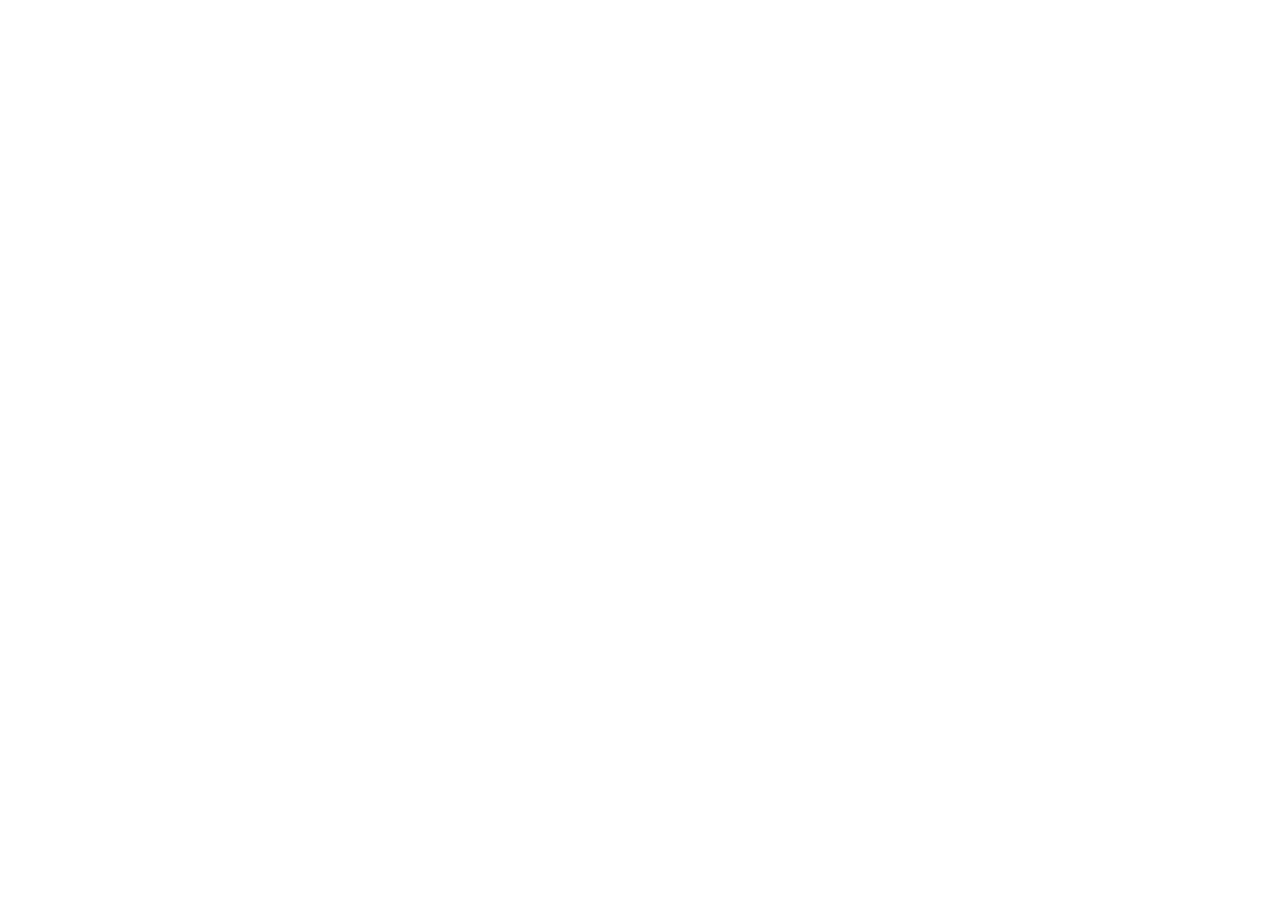
==== about.html @ bfa428ab "Init : création du dépôt, arborescence des fichiers et structure HTML de base" ====
<!DOCTYPE html>
<html lang="fr">
<head>
<meta charset="UTF-8">
<meta name="viewport" content="width=device-width, initial-scale=1.0">
<title>AfriTalent — Accueil</title>
<!-- Bootstrap 5 via CDN : feuille de style -->
<link
href="https://cdn.jsdelivr.net/npm/bootstrap@5.3.0/dist/css/bootstrap.min.css"
rel="stylesheet">
<!-- Votre feuille de style personnelle -->
<link rel="stylesheet" href="css/style.css">
</head>
<body>
<!-- Le contenu de la page sera ajoute ici -->
<!-- Bootstrap 5 via CDN : script JavaScript -->
<script
src="https://cdn.jsdelivr.net/npm/bootstrap@5.3.0/dist/js/bootstrap.bundle.min.js"
></script>
<!-- Votre script JavaScript -->
<script src="js/main.js"></script>
</body>
</html>
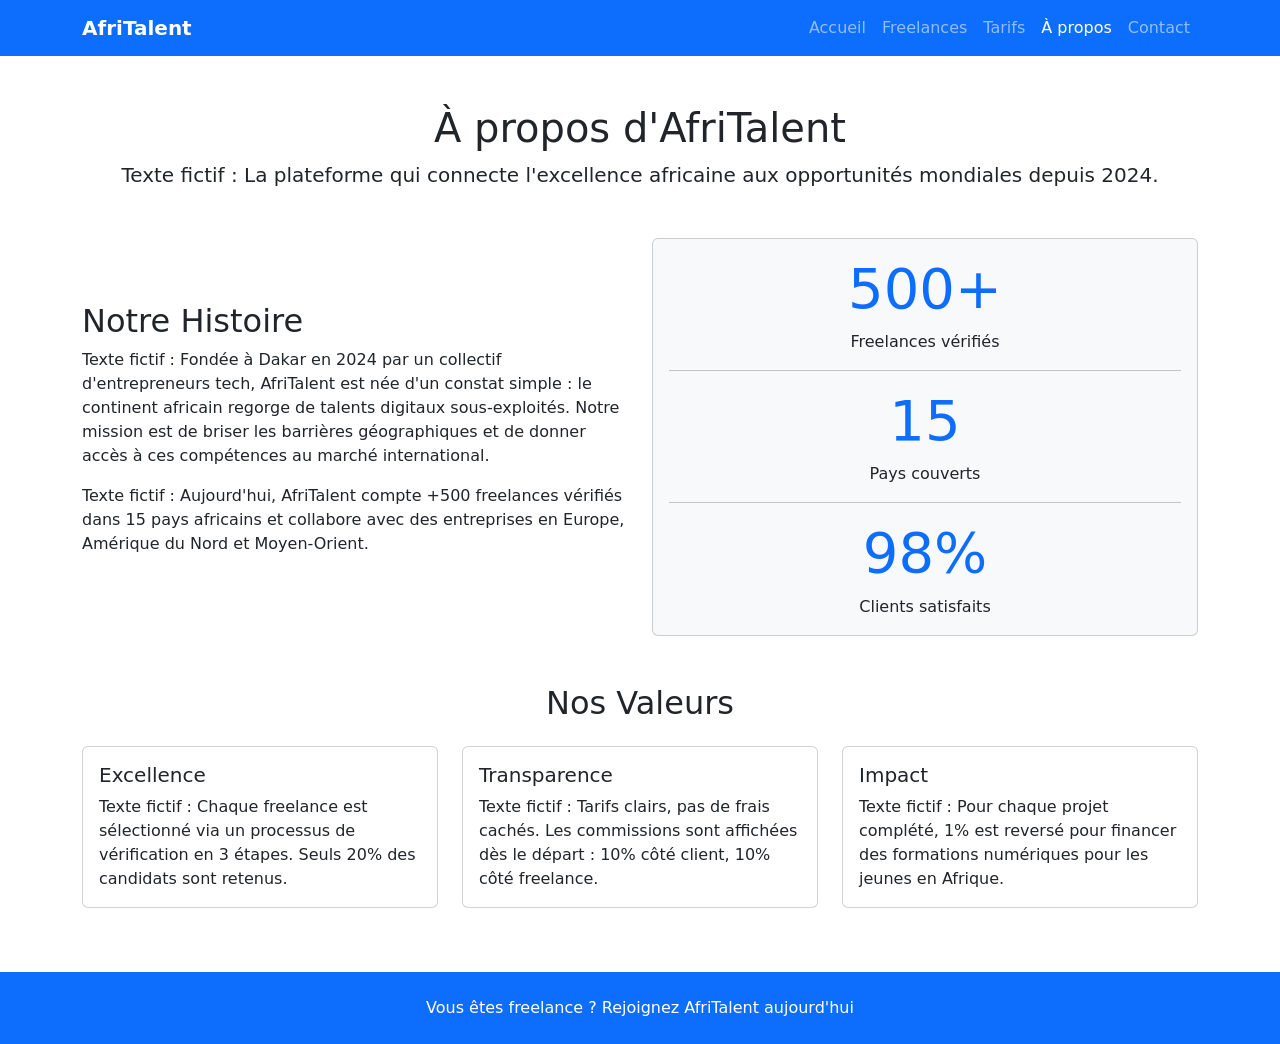
==== commit 6c008ee7: "HTML : structure complète des 5 pages avec sections et contenu texte" ====
--- a/about.html
+++ b/about.html
@@ -3,21 +3,95 @@
 <head>
 <meta charset="UTF-8">
 <meta name="viewport" content="width=device-width, initial-scale=1.0">
-<title>AfriTalent — Accueil</title>
-<!-- Bootstrap 5 via CDN : feuille de style -->
-<link
-href="https://cdn.jsdelivr.net/npm/bootstrap@5.3.0/dist/css/bootstrap.min.css"
-rel="stylesheet">
-<!-- Votre feuille de style personnelle -->
-<link rel="stylesheet" href="css/style.css">
+<title>AfriTalent — À propos</title>
+<link href="https://cdn.jsdelivr.net/npm/bootstrap@5.3.0/dist/css/bootstrap.min.css" rel="stylesheet">
 </head>
 <body>
-<!-- Le contenu de la page sera ajoute ici -->
-<!-- Bootstrap 5 via CDN : script JavaScript -->
-<script
-src="https://cdn.jsdelivr.net/npm/bootstrap@5.3.0/dist/js/bootstrap.bundle.min.js"
-></script>
-<!-- Votre script JavaScript -->
-<script src="js/main.js"></script>
+    <header>
+        <nav class="navbar navbar-expand-lg bg-primary navbar-dark">
+            <div class="container">
+                <a class="navbar-brand fw-bold" href="index.html">AfriTalent</a>
+                <button class="navbar-toggler" type="button" data-bs-toggle="collapse" data-bs-target="#navbarNav">
+                    <span class="navbar-toggler-icon"></span>
+                </button>
+                <div class="collapse navbar-collapse" id="navbarNav">
+                    <ul class="navbar-nav ms-auto">
+                        <li class="nav-item"><a class="nav-link" href="index.html">Accueil</a></li>
+                        <li class="nav-item"><a class="nav-link" href="freelances.html">Freelances</a></li>
+                        <li class="nav-item"><a class="nav-link" href="tarifs.html">Tarifs</a></li>
+                        <li class="nav-item"><a class="nav-link active" href="about.html">À propos</a></li>
+                        <li class="nav-item"><a class="nav-link" href="contact.html">Contact</a></li>
+                    </ul>
+                </div>
+            </div>
+        </nav>
+    </header>
+
+    <main class="container my-5">
+        <section class="text-center mb-5">
+            <h1>À propos d'AfriTalent</h1>
+            <p class="lead">Texte fictif : La plateforme qui connecte l'excellence africaine aux opportunités mondiales depuis 2024.</p>
+        </section>
+
+        <section class="mb-5">
+            <div class="row align-items-center">
+                <div class="col-md-6 mb-4 mb-md-0">
+                    <h2>Notre Histoire</h2>
+                    <p>Texte fictif : Fondée à Dakar en 2024 par un collectif d'entrepreneurs tech, AfriTalent est née d'un constat simple : le continent africain regorge de talents digitaux sous-exploités. Notre mission est de briser les barrières géographiques et de donner accès à ces compétences au marché international.</p>
+                    <p>Texte fictif : Aujourd'hui, AfriTalent compte +500 freelances vérifiés dans 15 pays africains et collabore avec des entreprises en Europe, Amérique du Nord et Moyen-Orient.</p>
+                </div>
+                <div class="col-md-6">
+                    <div class="card bg-light">
+                        <div class="card-body text-center">
+                            <h3 class="display-4 text-primary">500+</h3>
+                            <p class="mb-0">Freelances vérifiés</p>
+                            <hr>
+                            <h3 class="display-4 text-primary">15</h3>
+                            <p class="mb-0">Pays couverts</p>
+                            <hr>
+                            <h3 class="display-4 text-primary">98%</h3>
+                            <p class="mb-0">Clients satisfaits</p>
+                        </div>
+                    </div>
+                </div>
+            </div>
+        </section>
+
+        <section class="mb-5">
+            <h2 class="text-center mb-4">Nos Valeurs</h2>
+            <div class="row">
+                <div class="col-md-4 mb-3">
+                    <div class="card h-100">
+                        <div class="card-body">
+                            <h5 class="card-title">Excellence</h5>
+                            <p class="card-text">Texte fictif : Chaque freelance est sélectionné via un processus de vérification en 3 étapes. Seuls 20% des candidats sont retenus.</p>
+                        </div>
+                    </div>
+                </div>
+                <div class="col-md-4 mb-3">
+                    <div class="card h-100">
+                        <div class="card-body">
+                            <h5 class="card-title">Transparence</h5>
+                            <p class="card-text">Texte fictif : Tarifs clairs, pas de frais cachés. Les commissions sont affichées dès le départ : 10% côté client, 10% côté freelance.</p>
+                        </div>
+                    </div>
+                </div>
+                <div class="col-md-4 mb-3">
+                    <div class="card h-100">
+                        <div class="card-body">
+                            <h5 class="card-title">Impact</h5>
+                            <p class="card-text">Texte fictif : Pour chaque projet complété, 1% est reversé pour financer des formations numériques pour les jeunes en Afrique.</p>
+                        </div>
+                    </div>
+                </div>
+            </div>
+        </section>
+    </main>
+
+    <footer class="bg-primary text-white text-center py-4 mt-5">
+        <p class="mb-0">Vous êtes freelance ? Rejoignez AfriTalent aujourd'hui</p>
+    </footer>
+
+    <script src="https://cdn.jsdelivr.net/npm/bootstrap@5.3.3/dist/js/bootstrap.bundle.min.js"></script>
 </body>
 </html>
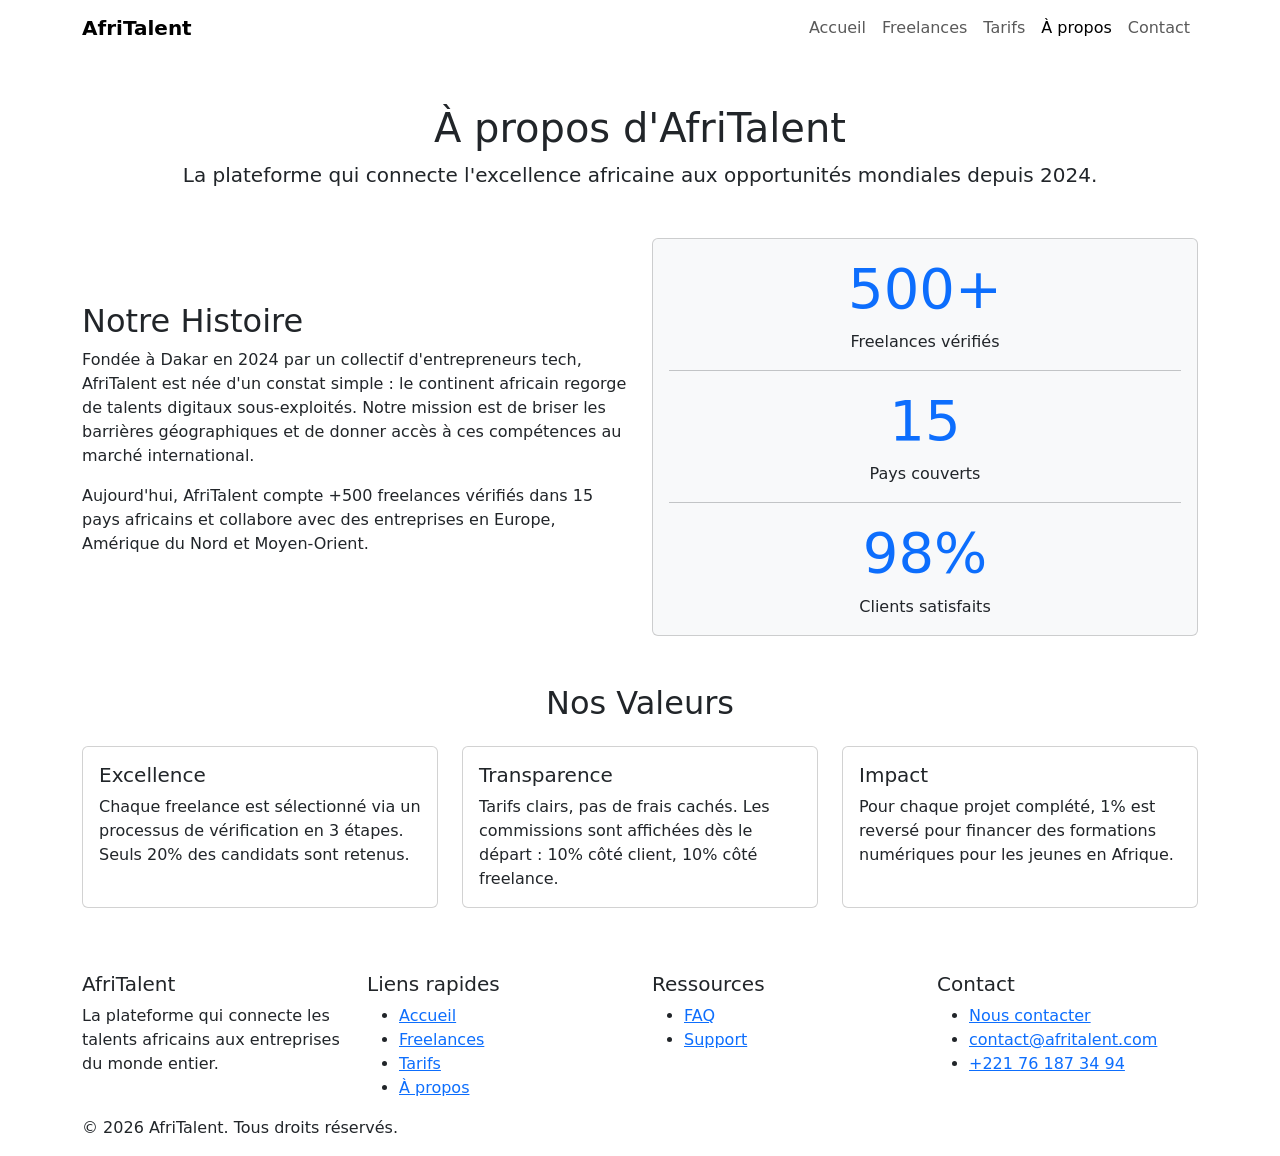
==== commit 1e2398f5: "HTML : structure complète des 5 pages avec sections et contenu texte" ====
--- a/about.html
+++ b/about.html
@@ -4,11 +4,12 @@
 <meta charset="UTF-8">
 <meta name="viewport" content="width=device-width, initial-scale=1.0">
 <title>AfriTalent — À propos</title>
+  
 <link href="https://cdn.jsdelivr.net/npm/bootstrap@5.3.0/dist/css/bootstrap.min.css" rel="stylesheet">
 </head>
 <body>
     <header>
-        <nav class="navbar navbar-expand-lg bg-primary navbar-dark">
+        <nav class="navbar navbar-expand-lg">
             <div class="container">
                 <a class="navbar-brand fw-bold" href="index.html">AfriTalent</a>
                 <button class="navbar-toggler" type="button" data-bs-toggle="collapse" data-bs-target="#navbarNav">
@@ -30,15 +31,15 @@
     <main class="container my-5">
         <section class="text-center mb-5">
             <h1>À propos d'AfriTalent</h1>
-            <p class="lead">Texte fictif : La plateforme qui connecte l'excellence africaine aux opportunités mondiales depuis 2024.</p>
+            <p class="lead">La plateforme qui connecte l'excellence africaine aux opportunités mondiales depuis 2024.</p>
         </section>
 
         <section class="mb-5">
             <div class="row align-items-center">
                 <div class="col-md-6 mb-4 mb-md-0">
                     <h2>Notre Histoire</h2>
-                    <p>Texte fictif : Fondée à Dakar en 2024 par un collectif d'entrepreneurs tech, AfriTalent est née d'un constat simple : le continent africain regorge de talents digitaux sous-exploités. Notre mission est de briser les barrières géographiques et de donner accès à ces compétences au marché international.</p>
-                    <p>Texte fictif : Aujourd'hui, AfriTalent compte +500 freelances vérifiés dans 15 pays africains et collabore avec des entreprises en Europe, Amérique du Nord et Moyen-Orient.</p>
+                    <p>Fondée à Dakar en 2024 par un collectif d'entrepreneurs tech, AfriTalent est née d'un constat simple : le continent africain regorge de talents digitaux sous-exploités. Notre mission est de briser les barrières géographiques et de donner accès à ces compétences au marché international.</p>
+                    <p> Aujourd'hui, AfriTalent compte +500 freelances vérifiés dans 15 pays africains et collabore avec des entreprises en Europe, Amérique du Nord et Moyen-Orient.</p>
                 </div>
                 <div class="col-md-6">
                     <div class="card bg-light">
@@ -64,7 +65,7 @@
                     <div class="card h-100">
                         <div class="card-body">
                             <h5 class="card-title">Excellence</h5>
-                            <p class="card-text">Texte fictif : Chaque freelance est sélectionné via un processus de vérification en 3 étapes. Seuls 20% des candidats sont retenus.</p>
+                            <p class="card-text"> Chaque freelance est sélectionné via un processus de vérification en 3 étapes. Seuls 20% des candidats sont retenus.</p>
                         </div>
                     </div>
                 </div>
@@ -72,7 +73,7 @@
                     <div class="card h-100">
                         <div class="card-body">
                             <h5 class="card-title">Transparence</h5>
-                            <p class="card-text">Texte fictif : Tarifs clairs, pas de frais cachés. Les commissions sont affichées dès le départ : 10% côté client, 10% côté freelance.</p>
+                            <p class="card-text"> Tarifs clairs, pas de frais cachés. Les commissions sont affichées dès le départ : 10% côté client, 10% côté freelance.</p>
                         </div>
                     </div>
                 </div>
@@ -80,7 +81,7 @@
                     <div class="card h-100">
                         <div class="card-body">
                             <h5 class="card-title">Impact</h5>
-                            <p class="card-text">Texte fictif : Pour chaque projet complété, 1% est reversé pour financer des formations numériques pour les jeunes en Afrique.</p>
+                            <p class="card-text">Pour chaque projet complété, 1% est reversé pour financer des formations numériques pour les jeunes en Afrique.</p>
                         </div>
                     </div>
                 </div>
@@ -88,10 +89,43 @@
         </section>
     </main>
 
-    <footer class="bg-primary text-white text-center py-4 mt-5">
-        <p class="mb-0">Vous êtes freelance ? Rejoignez AfriTalent aujourd'hui</p>
-    </footer>
-
-    <script src="https://cdn.jsdelivr.net/npm/bootstrap@5.3.3/dist/js/bootstrap.bundle.min.js"></script>
+ <footer>
+    <div class="container">
+        <div class="row">
+            <div class="col-md-3">
+                <h5>AfriTalent</h5>
+                <p>La plateforme qui connecte les talents africains aux entreprises du monde entier.</p>
+            </div>
+            <div class="col-md-3">
+                <h5>Liens rapides</h5>
+                <ul>
+                    <li><a href="index.html">Accueil</a></li>
+                    <li><a href="freelances.html">Freelances</a></li>
+                    <li><a href="tarifs.html">Tarifs</a></li>
+                    <li><a href="about.html">À propos</a></li>
+                </ul>
+            </div>
+            <div class="col-md-3">
+                <h5>Ressources</h5>
+                <ul>
+                    <li><a href="#">FAQ</a></li>
+                    <li><a href="#">Support</a></li>
+                </ul>
+            </div>
+            <div class="col-md-3">
+                <h5>Contact</h5>
+                <ul>
+                    <li><a href="contact.html">Nous contacter</a></li>
+                    <li><a href="mailto:contact@afritalent.com">contact@afritalent.com</a></li>
+                    <li><a href="tel:+221761873494">+221 76 187 34 94</a></li>
+                </ul>
+            </div>
+        </div>
+        <div class="footer-bottom">
+            <p>&copy; 2026 AfriTalent. Tous droits réservés.</p>
+        </div>
+    </div>
+</footer>
+<script src="https://cdn.jsdelivr.net/npm/bootstrap@5.3.3/dist/js/bootstrap.bundle.min.js"></script>
 </body>
-</html>+</html>
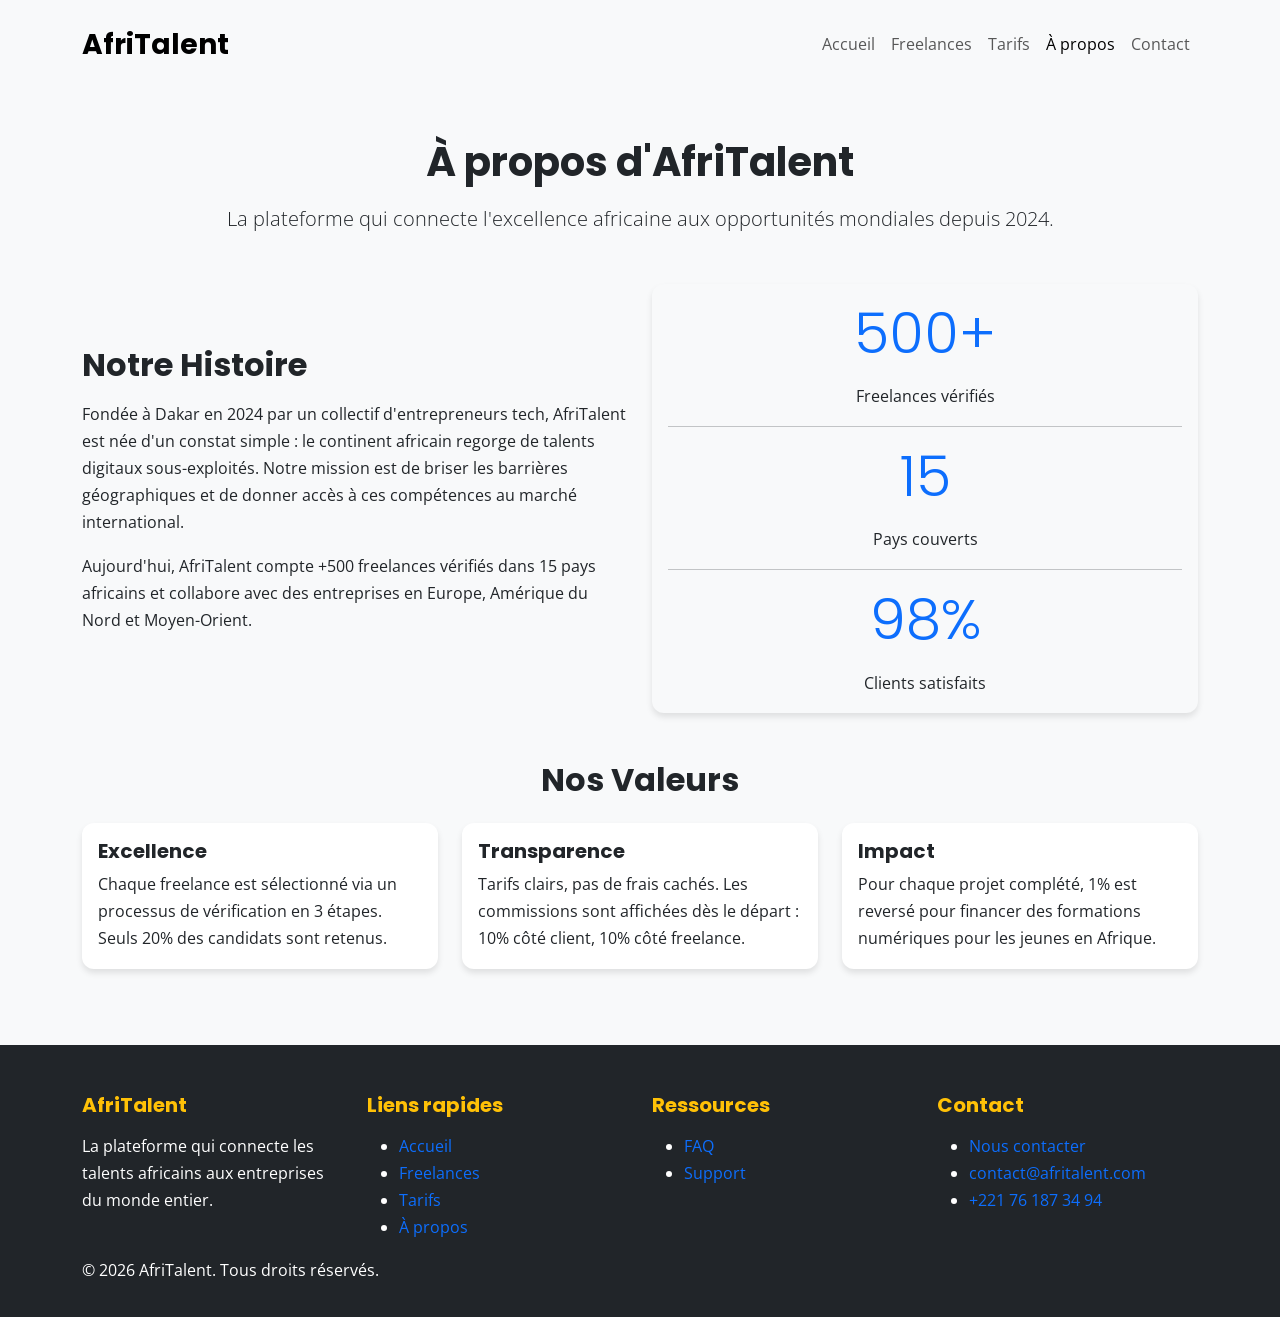
==== commit 05258f9f: "CSS : variables, typographie, layout général et styles de base" ====
--- a/about.html
+++ b/about.html
@@ -6,6 +6,8 @@
 <title>AfriTalent — À propos</title>
   
 <link href="https://cdn.jsdelivr.net/npm/bootstrap@5.3.0/dist/css/bootstrap.min.css" rel="stylesheet">
+<link href="https://fonts.googleapis.com/css2?family=Poppins:wght@600;700&family=Open+Sans:wght@400;600&display=swap" rel="stylesheet">
+ <link rel="stylesheet" href="css/style.css">
 </head>
 <body>
     <header>
--- a/css/style.css
+++ b/css/style.css
@@ -0,0 +1,128 @@
+@import url('https://fonts.googleapis.com/css2?family=Poppins:wght@600;700&family=Open+Sans:wght@400;600&display=swap');
+
+:root {
+    --couleur-primaire: #0d6efd;
+    --couleur-sombre: #212529;
+    --couleur-claire: #f8f9fa;
+    --couleur-accent: #ffc107; 
+    --police-titres: 'Poppins', sans-serif;
+    --police-texte: 'Open Sans', sans-serif;
+    --rayon-bordure: 12px;
+    --ombre-carte: 0 4px 6px rgba(0,0,0,0.1);
+    --hauteur-img-freelance: 320px;
+    --espacement-md: 16px;
+    --espacement-lg: 32px;
+}
+
+* {
+    margin: 0;
+    padding: 0;
+    box-sizing: border-box;
+}
+
+body {
+    font-family: var(--police-texte);
+    color: var(--couleur-sombre);
+    line-height: 1.7;
+    background-color: var(--couleur-claire);
+}
+
+h1, h2, h3, h4, h5, h6 {
+    font-family: var(--police-titres);
+    font-weight: 700;
+    color: var(--couleur-sombre);
+    margin-bottom: var(--espacement-md);
+}
+
+a {
+    color: var(--couleur-primaire);
+    text-decoration: none;
+    transition: color 0.3s ease;
+}
+
+a:hover {
+    color: var(--couleur-sombre);
+}
+
+.navbar {
+    padding: var(--espacement-md) 0;
+}
+
+.navbar-brand {
+    font-family: var(--police-titres);
+    font-weight: 700;
+    font-size: 1.75rem;
+}
+
+.navbar-dark .navbar-nav .nav-link {
+    color: rgba(255, 255, 255, 0.8);
+    font-weight: 600;
+    margin-left: var(--espacement-md);
+}
+
+.navbar-dark .navbar-nav .nav-link:hover,
+.navbar-dark .navbar-nav .nav-link.active {
+    color: var(--couleur-accent);
+}
+
+
+.img-freelance {
+    width: 100%;
+    height: var(--hauteur-img-freelance);
+    object-fit: cover;
+    border-radius: var(--rayon-bordure);
+}
+
+.img-service {
+    width: 100%;
+    height: 200px;
+    object-fit: cover;
+    border-radius: var(--rayon-bordure);
+}
+
+
+.card {
+    border: none;
+    border-radius: var(--rayon-bordure);
+    box-shadow: var(--ombre-carte);
+    transition: all 0.3s ease;
+}
+
+.card:hover {
+    transform: translateY(-5px);
+    box-shadow: 0 8px 16px rgba(0,0,0,0.15);
+}
+
+.btn-primary {
+    background-color: var(--couleur-primaire);
+    border-color: var(--couleur-primaire);
+    font-family: var(--police-titres);
+    font-weight: 600;
+}
+
+.map-fixe {
+    width: 100%;
+    height: 300px;
+    border: 0;
+    border-radius: var(--rayon-bordure);
+    box-shadow: var(--ombre-carte);
+}
+
+footer {
+    background-color: var(--couleur-sombre);
+    color: white;
+    padding: 3rem 0 1rem 0;
+    margin-top: 60px;
+}
+
+footer h5 {
+    color: var(--couleur-accent);
+}
+
+
+@media (max-width: 768px) {
+    :root {
+        --hauteur-img-freelance: 240px;
+    }
+}
+
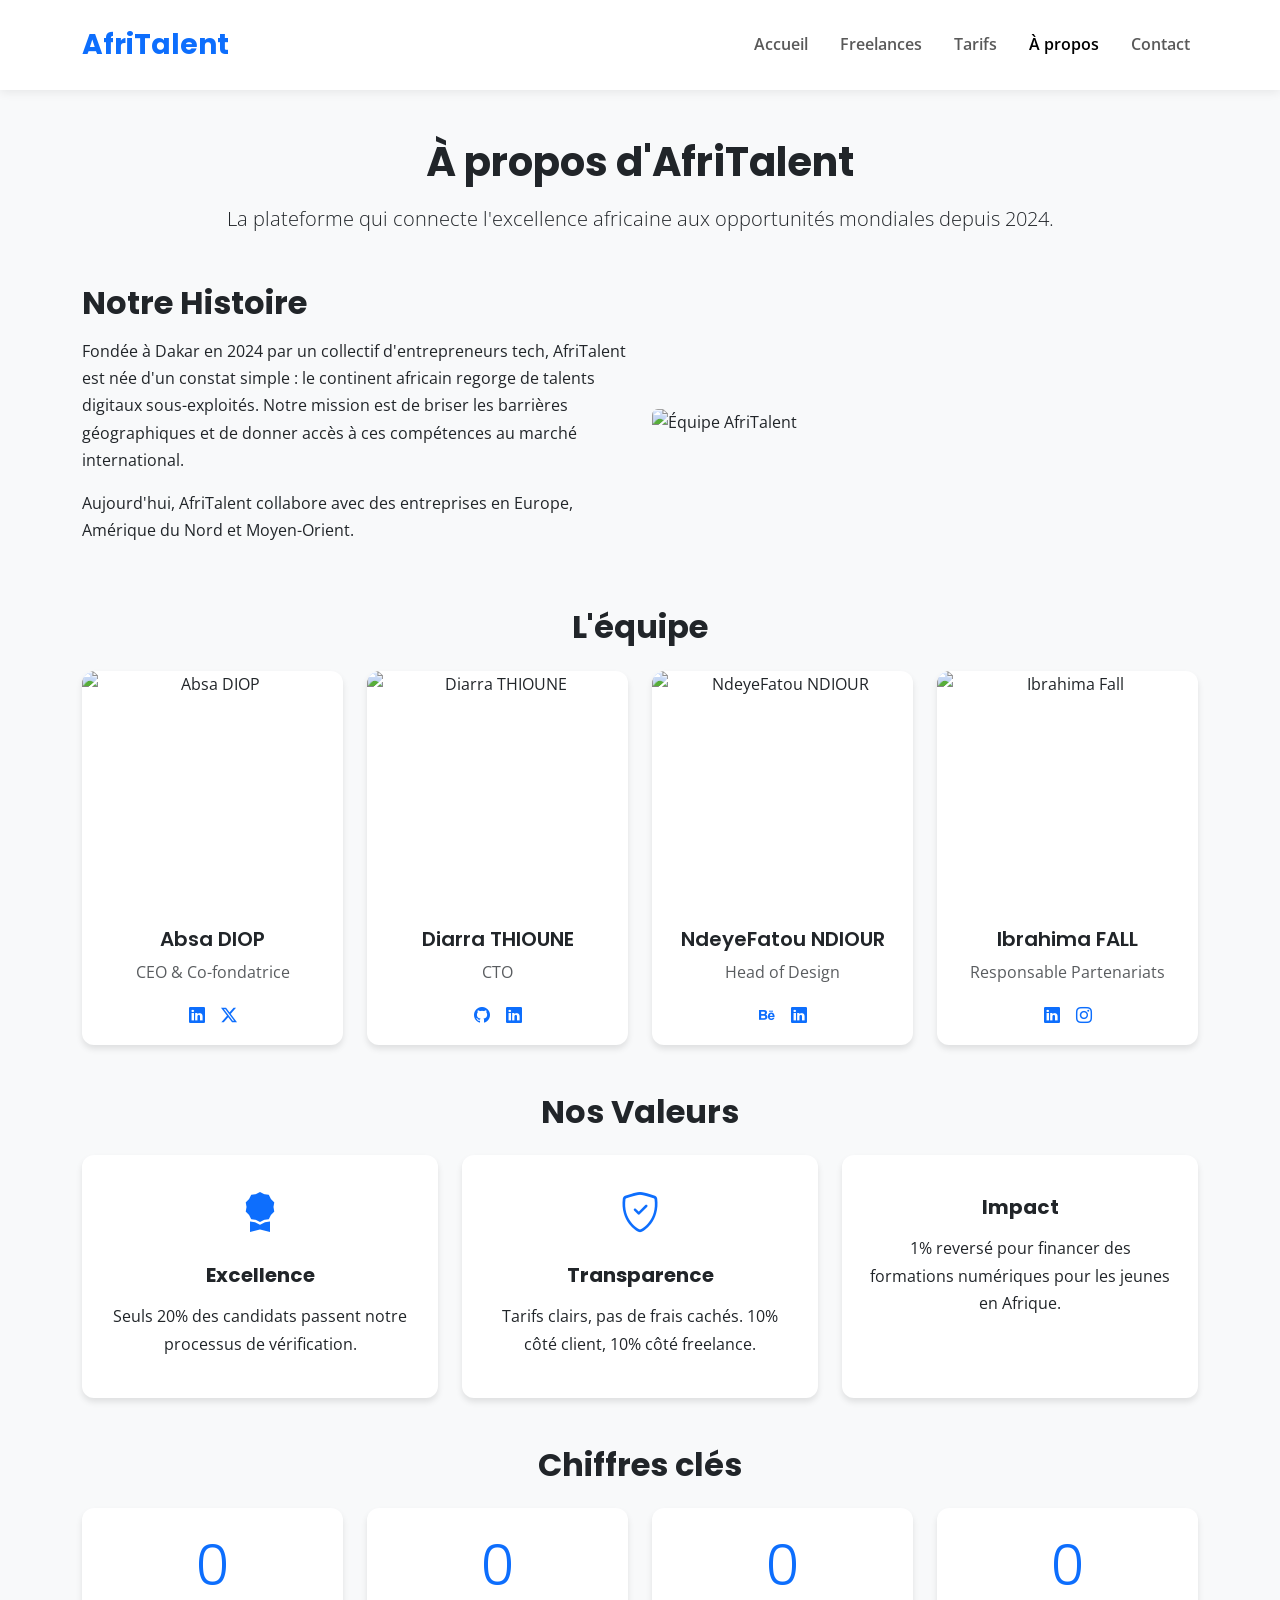
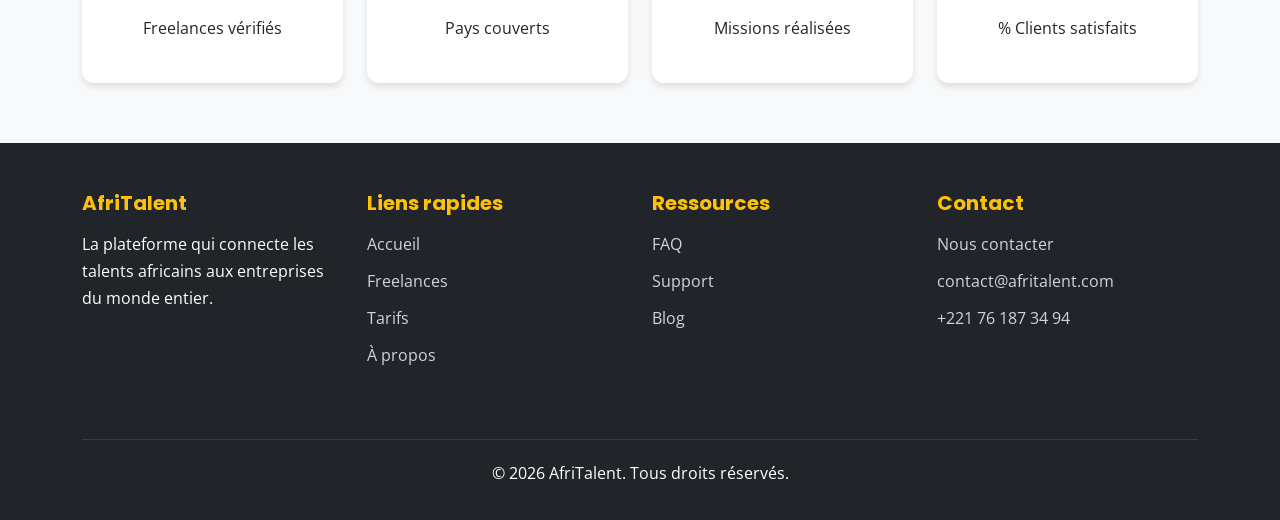
==== commit d7cf209e: "CSS : responsive design mobile et tablette, media queries" ====
--- a/about.html
+++ b/about.html
@@ -1,133 +1,227 @@
+
+
 <!DOCTYPE html>
 <html lang="fr">
 <head>
 <meta charset="UTF-8">
 <meta name="viewport" content="width=device-width, initial-scale=1.0">
 <title>AfriTalent — À propos</title>
-  
+
 <link href="https://cdn.jsdelivr.net/npm/bootstrap@5.3.0/dist/css/bootstrap.min.css" rel="stylesheet">
 <link href="https://fonts.googleapis.com/css2?family=Poppins:wght@600;700&family=Open+Sans:wght@400;600&display=swap" rel="stylesheet">
- <link rel="stylesheet" href="css/style.css">
+<link rel="stylesheet" href="https://cdn.jsdelivr.net/npm/bootstrap-icons@1.11.3/font/bootstrap-icons.css">
+<link rel="stylesheet" href="css/style.css">
 </head>
 <body>
-    <header>
-        <nav class="navbar navbar-expand-lg">
-            <div class="container">
-                <a class="navbar-brand fw-bold" href="index.html">AfriTalent</a>
-                <button class="navbar-toggler" type="button" data-bs-toggle="collapse" data-bs-target="#navbarNav">
-                    <span class="navbar-toggler-icon"></span>
-                </button>
-                <div class="collapse navbar-collapse" id="navbarNav">
-                    <ul class="navbar-nav ms-auto">
-                        <li class="nav-item"><a class="nav-link" href="index.html">Accueil</a></li>
-                        <li class="nav-item"><a class="nav-link" href="freelances.html">Freelances</a></li>
-                        <li class="nav-item"><a class="nav-link" href="tarifs.html">Tarifs</a></li>
-                        <li class="nav-item"><a class="nav-link active" href="about.html">À propos</a></li>
-                        <li class="nav-item"><a class="nav-link" href="contact.html">Contact</a></li>
-                    </ul>
-                </div>
-            </div>
-        </nav>
-    </header>
-
-    <main class="container my-5">
-        <section class="text-center mb-5">
-            <h1>À propos d'AfriTalent</h1>
-            <p class="lead">La plateforme qui connecte l'excellence africaine aux opportunités mondiales depuis 2024.</p>
-        </section>
-
-        <section class="mb-5">
-            <div class="row align-items-center">
-                <div class="col-md-6 mb-4 mb-md-0">
-                    <h2>Notre Histoire</h2>
-                    <p>Fondée à Dakar en 2024 par un collectif d'entrepreneurs tech, AfriTalent est née d'un constat simple : le continent africain regorge de talents digitaux sous-exploités. Notre mission est de briser les barrières géographiques et de donner accès à ces compétences au marché international.</p>
-                    <p> Aujourd'hui, AfriTalent compte +500 freelances vérifiés dans 15 pays africains et collabore avec des entreprises en Europe, Amérique du Nord et Moyen-Orient.</p>
-                </div>
-                <div class="col-md-6">
-                    <div class="card bg-light">
-                        <div class="card-body text-center">
-                            <h3 class="display-4 text-primary">500+</h3>
-                            <p class="mb-0">Freelances vérifiés</p>
-                            <hr>
-                            <h3 class="display-4 text-primary">15</h3>
-                            <p class="mb-0">Pays couverts</p>
-                            <hr>
-                            <h3 class="display-4 text-primary">98%</h3>
-                            <p class="mb-0">Clients satisfaits</p>
-                        </div>
-                    </div>
-                </div>
-            </div>
-        </section>
-
-        <section class="mb-5">
-            <h2 class="text-center mb-4">Nos Valeurs</h2>
-            <div class="row">
-                <div class="col-md-4 mb-3">
-                    <div class="card h-100">
-                        <div class="card-body">
-                            <h5 class="card-title">Excellence</h5>
-                            <p class="card-text"> Chaque freelance est sélectionné via un processus de vérification en 3 étapes. Seuls 20% des candidats sont retenus.</p>
-                        </div>
-                    </div>
-                </div>
-                <div class="col-md-4 mb-3">
-                    <div class="card h-100">
-                        <div class="card-body">
-                            <h5 class="card-title">Transparence</h5>
-                            <p class="card-text"> Tarifs clairs, pas de frais cachés. Les commissions sont affichées dès le départ : 10% côté client, 10% côté freelance.</p>
-                        </div>
-                    </div>
-                </div>
-                <div class="col-md-4 mb-3">
-                    <div class="card h-100">
-                        <div class="card-body">
-                            <h5 class="card-title">Impact</h5>
-                            <p class="card-text">Pour chaque projet complété, 1% est reversé pour financer des formations numériques pour les jeunes en Afrique.</p>
-                        </div>
-                    </div>
-                </div>
-            </div>
-        </section>
-    </main>
-
- <footer>
-    <div class="container">
-        <div class="row">
-            <div class="col-md-3">
-                <h5>AfriTalent</h5>
-                <p>La plateforme qui connecte les talents africains aux entreprises du monde entier.</p>
-            </div>
-            <div class="col-md-3">
-                <h5>Liens rapides</h5>
-                <ul>
-                    <li><a href="index.html">Accueil</a></li>
-                    <li><a href="freelances.html">Freelances</a></li>
-                    <li><a href="tarifs.html">Tarifs</a></li>
-                    <li><a href="about.html">À propos</a></li>
+<header>
+    <nav class="navbar navbar-expand-lg">
+        <div class="container">
+            <a class="navbar-brand fw-bold" href="index.html">AfriTalent</a>
+            <button class="navbar-toggler" type="button" data-bs-toggle="collapse" data-bs-target="#navbarNav" aria-label="Menu navigation">
+                <span class="navbar-toggler-icon"></span>
+            </button>
+            <div class="collapse navbar-collapse" id="navbarNav">
+                <ul class="navbar-nav ms-auto">
+                    <li class="nav-item"><a class="nav-link" href="index.html">Accueil</a></li>
+                    <li class="nav-item"><a class="nav-link" href="freelances.html">Freelances</a></li>
+                    <li class="nav-item"><a class="nav-link" href="tarifs.html">Tarifs</a></li>
+                    <li class="nav-item"><a class="nav-link active" href="about.html">À propos</a></li>
+                    <li class="nav-item"><a class="nav-link" href="contact.html">Contact</a></li>
                 </ul>
             </div>
-            <div class="col-md-3">
-                <h5>Ressources</h5>
-                <ul>
-                    <li><a href="#">FAQ</a></li>
-                    <li><a href="#">Support</a></li>
-                </ul>
-            </div>
-            <div class="col-md-3">
-                <h5>Contact</h5>
-                <ul>
-                    <li><a href="contact.html">Nous contacter</a></li>
-                    <li><a href="mailto:contact@afritalent.com">contact@afritalent.com</a></li>
-                    <li><a href="tel:+221761873494">+221 76 187 34 94</a></li>
-                </ul>
-            </div>
-        </div>
-        <div class="footer-bottom">
-            <p>&copy; 2026 AfriTalent. Tous droits réservés.</p>
-        </div>
+        </div>
+    </nav>
+</header>
+
+<main class="container my-5">
+    <section class="text-center mb-5">
+        <h1>À propos d'AfriTalent</h1>
+        <p class="lead">La plateforme qui connecte l'excellence africaine aux opportunités mondiales depuis 2024.</p>
+    </section>
+
+    <!-- 1. Notre Histoire -->
+    <section class="mb-5">
+        <div class="row align-items-center">
+            <div class="col-12 col-md-6 mb-4 mb-md-0">
+                <h2>Notre Histoire</h2>
+                <p>Fondée à Dakar en 2024 par un collectif d'entrepreneurs tech, AfriTalent est née d'un constat simple : le continent africain regorge de talents digitaux sous-exploités. Notre mission est de briser les barrières géographiques et de donner accès à ces compétences au marché international.</p>
+                <p>Aujourd'hui, AfriTalent collabore avec des entreprises en Europe, Amérique du Nord et Moyen-Orient.</p>
+            </div>
+            <div class="col-12 col-md-6">
+                <img src="images/WhatsApp Image 2026-05-23 at 15.54.52.jpeg" alt="Équipe AfriTalent" class="img-fluid rounded">
+            </div>
+        </div>
+    </section>
+    
+    <!-- 2. L'équipe -->
+    <section class="mb-5">
+        <h2 class="text-center mb-4">L'équipe</h2>
+        <div class="row g-4">
+            <div class="col-12 col-md-6 col-lg-3">
+                <div class="card h-100 text-center">
+                    <img src="images/4385015-nair-nany.avif" class="card-img-top" alt="Absa DIOP">
+                    <div class="card-body">
+                        <h5 class="card-title">Absa DIOP</h5>
+                        <p class="text-muted">CEO & Co-fondatrice</p>
+                        <div class="d-flex justify-content-center gap-3">
+                            <a href="#"><i class="bi bi-linkedin"></i></a>
+                            <a href="#"><i class="bi bi-twitter-x"></i></a>
+                        </div>
+                    </div>
+                </div>
+            </div>
+            <div class="col-12 col-md-6 col-lg-3">
+                <div class="card h-100 text-center">
+                    <img src="images/542980-e80bb444-large.jpg" class="card-img-top" alt="Diarra THIOUNE">
+                    <div class="card-body">
+                        <h5 class="card-title">Diarra THIOUNE</h5>
+                        <p class="text-muted">CTO</p>
+                        <div class="d-flex justify-content-center gap-3">
+                            <a href="#"><i class="bi bi-github"></i></a>
+                            <a href="#"><i class="bi bi-linkedin"></i></a>
+                        </div>
+                    </div>
+                </div>
+            </div>
+            <div class="col-12 col-md-6 col-lg-3">
+                <div class="card h-100 text-center">
+                    <img src="images/51e2d8086e3ae21d375571e91a6dc079.jpg" class="card-img-top" alt="NdeyeFatou NDIOUR">
+                    <div class="card-body">
+                        <h5 class="card-title">NdeyeFatou NDIOUR</h5>
+                        <p class="text-muted">Head of Design</p>
+                        <div class="d-flex justify-content-center gap-3">
+                            <a href="#"><i class="bi bi-behance"></i></a>
+                            <a href="#"><i class="bi bi-linkedin"></i></a>
+                        </div>
+                    </div>
+                </div>
+            </div>
+            <div class="col-12 col-md-6 col-lg-3">
+                <div class="card h-100 text-center">
+                    <img src="images/8479c4a5-af97-4e5d-a4f1-beb56ef56963-profile_image-300x300.png" class="card-img-top" alt="Ibrahima Fall">
+                    <div class="card-body">
+                        <h5 class="card-title">Ibrahima FALL</h5>
+                        <p class="text-muted">Responsable Partenariats</p>
+                        <div class="d-flex justify-content-center gap-3">
+                            <a href="#"><i class="bi bi-linkedin"></i></a>
+                            <a href="#"><i class="bi bi-instagram"></i></a>
+                        </div>
+                    </div>
+                </div>
+            </div>
+        </div>
+    </section>
+
+    <!-- 3. Nos Valeurs -->
+    <section class="mb-5">
+        <h2 class="text-center mb-4">Nos Valeurs</h2>
+        <div class="row g-4">
+            <div class="col-12 col-md-4">
+                <div class="card h-100 text-center p-4">
+                    <i class="bi bi-award-fill fs-1 text-primary mb-3"></i>
+                    <h5>Excellence</h5>
+                    <p>Seuls 20% des candidats passent notre processus de vérification.</p>
+                </div>
+            </div>
+            <div class="col-12 col-md-4">
+                <div class="card h-100 text-center p-4">
+                    <i class="bi bi-shield-check fs-1 text-primary mb-3"></i>
+                    <h5>Transparence</h5>
+                    <p>Tarifs clairs, pas de frais cachés. 10% côté client, 10% côté freelance.</p>
+                </div>
+            </div>
+            <div class="col-12 col-md-4">
+                <div class="card h-100 text-center p-4">
+                    <i class="bi bi-globe-africa fs-1 text-primary mb-3"></i>
+                    <h5>Impact</h5>
+                    <p>1% reversé pour financer des formations numériques pour les jeunes en Afrique.</p>
+                </div>
+            </div>
+        </div>
+    </section>
+
+    <!-- 4. Chiffres clés - Bento Grid -->
+    <section class="mb-5">
+        <h2 class="text-center mb-4">Chiffres clés</h2>
+        <div class="row g-4">
+            <div class="col-12 col-md-6 col-lg-3">
+                <div class="card h-100 text-center p-4">
+                    <h3 class="display-4 text-primary counter" data-target="500">0</h3>
+                    <p>Freelances vérifiés</p>
+                </div>
+            </div>
+            <div class="col-12 col-md-6 col-lg-3">
+                <div class="card h-100 text-center p-4">
+                    <h3 class="display-4 text-primary counter" data-target="15">0</h3>
+                    <p>Pays couverts</p>
+                </div>
+            </div>
+            <div class="col-12 col-md-6 col-lg-3">
+                <div class="card h-100 text-center p-4">
+                    <h3 class="display-4 text-primary counter" data-target="12000">0</h3>
+                    <p>Missions réalisées</p>
+                </div>
+            </div>
+            <div class="col-12 col-md-6 col-lg-3">
+                <div class="card h-100 text-center p-4">
+                    <h3 class="display-4 text-primary counter" data-target="98">0</h3>
+                    <p>% Clients satisfaits</p>
+                </div>
+            </div>
+        </div>
+    </section>
+</main>
+
+<footer>
+  <div class="container">
+    <div class="row">
+      
+      <!-- Colonne 1 -->
+      <div class="col-12 col-md-3 mb-4">
+        <h5>AfriTalent</h5>
+        <p>La plateforme qui connecte les talents africains aux entreprises du monde entier.</p>
+      </div>
+      
+      <!-- Colonne 2 -->
+      <div class="col-12 col-md-3 mb-4">
+        <h5>Liens rapides</h5>
+        <ul>
+          <li><a href="index.html">Accueil</a></li>
+          <li><a href="freelances.html">Freelances</a></li>
+          <li><a href="tarifs.html">Tarifs</a></li>
+          <li><a href="about.html">À propos</a></li>
+        </ul>
+      </div>
+      
+      <!-- Colonne 3 -->
+      <div class="col-12 col-md-3 mb-4">
+        <h5>Ressources</h5>
+        <ul>
+          <li><a href="#">FAQ</a></li>
+          <li><a href="#">Support</a></li>
+          <li><a href="#">Blog</a></li>
+        </ul>
+      </div>
+      
+      <!-- Colonne 4 -->
+      <div class="col-12 col-md-3 mb-4">
+        <h5>Contact</h5>
+        <ul>
+          <li><a href="contact.html">Nous contacter</a></li>
+          <li><a href="mailto:contact@afritalent.com">contact@afritalent.com</a></li>
+          <li><a href="tel:+221761873494">+221 76 187 34 94</a></li>
+        </ul>
+      </div>
+      
     </div>
+    
+    <div class="footer-bottom">
+      <p>&copy; 2026 AfriTalent. Tous droits réservés.</p>
+    </div>
+  </div>
 </footer>
+
 <script src="https://cdn.jsdelivr.net/npm/bootstrap@5.3.3/dist/js/bootstrap.bundle.min.js"></script>
+
 </body>
-</html>
+</html>
--- a/css/style.css
+++ b/css/style.css
@@ -1,14 +1,15 @@
-@import url('https://fonts.googleapis.com/css2?family=Poppins:wght@600;700&family=Open+Sans:wght@400;600&display=swap');
-
 :root {
     --couleur-primaire: #0d6efd;
     --couleur-sombre: #212529;
     --couleur-claire: #f8f9fa;
-    --couleur-accent: #ffc107; 
+    --couleur-accent: #ffc107;
+
     --police-titres: 'Poppins', sans-serif;
     --police-texte: 'Open Sans', sans-serif;
+
     --rayon-bordure: 12px;
     --ombre-carte: 0 4px 6px rgba(0,0,0,0.1);
+
     --hauteur-img-freelance: 320px;
     --espacement-md: 16px;
     --espacement-lg: 32px;
@@ -25,9 +26,15 @@
     color: var(--couleur-sombre);
     line-height: 1.7;
     background-color: var(--couleur-claire);
-}
-
-h1, h2, h3, h4, h5, h6 {
+    overflow-x: hidden;
+}
+
+img {
+    max-width: 100%;
+    height: auto;
+}
+
+h1,h2,h3,h4,h5,h6 {
     font-family: var(--police-titres);
     font-weight: 700;
     color: var(--couleur-sombre);
@@ -37,69 +44,149 @@
 a {
     color: var(--couleur-primaire);
     text-decoration: none;
-    transition: color 0.3s ease;
-}
-
+    transition: 0.3s;
+}
 a:hover {
     color: var(--couleur-sombre);
 }
 
+/* ===== NAVBAR ===== */
 .navbar {
     padding: var(--espacement-md) 0;
-}
-
+    background: white;
+    box-shadow: 0 2px 10px rgba(0,0,0,0.08);
+}
 .navbar-brand {
     font-family: var(--police-titres);
     font-weight: 700;
     font-size: 1.75rem;
-}
-
-.navbar-dark .navbar-nav .nav-link {
-    color: rgba(255, 255, 255, 0.8);
+    color: var(--couleur-primaire) !important;
+}
+.nav-link {
     font-weight: 600;
     margin-left: var(--espacement-md);
 }
-
-.navbar-dark .navbar-nav .nav-link:hover,
-.navbar-dark .navbar-nav .nav-link.active {
-    color: var(--couleur-accent);
-}
-
-
-.img-freelance {
-    width: 100%;
-    height: var(--hauteur-img-freelance);
-    object-fit: cover;
-    border-radius: var(--rayon-bordure);
-}
-
-.img-service {
-    width: 100%;
-    height: 200px;
-    object-fit: cover;
-    border-radius: var(--rayon-bordure);
-}
-
-
+.nav-link:hover,
+.nav-link.active {
+    color: var(--couleur-primaire);
+}
+
+/* ===== HERO ===== */
+.hero-content {
+    display: grid;
+    grid-template-columns: 2fr 1fr;
+    gap: 3rem;
+    align-items: center;
+}
+.hero-stats {
+    display: grid;
+    gap: 2rem;
+    text-align: center;
+}
+.hero h1 {
+    font-size: 60px;
+    line-height: 1.2;
+}
+.hero p {
+    font-size: 20px;
+    color: #6c757d;
+}
+.stat h3 {
+    font-size: 35px;
+    font-weight: bold;
+    color: var(--couleur-primaire);
+    margin: 0;
+}
+.stat p {
+    margin: 0;
+    color: #6c757d;
+}
+
+/* ===== CARTES ===== */
 .card {
     border: none;
     border-radius: var(--rayon-bordure);
     box-shadow: var(--ombre-carte);
-    transition: all 0.3s ease;
-}
-
+    transition: transform 0.25s ease, box-shadow 0.25s ease;
+    overflow: hidden;
+}
 .card:hover {
-    transform: translateY(-5px);
-    box-shadow: 0 8px 16px rgba(0,0,0,0.15);
-}
-
+    transform: translateY(-6px);
+    box-shadow: 0 12px 24px rgba(0,0,0,0.12);
+}
+.card-img-top {
+    height: 240px;
+    object-fit: cover;
+    border-top-left-radius: var(--rayon-bordure);
+    border-top-right-radius: var(--rayon-bordure);
+}
+.card-title {
+    font-weight: 600;
+}
 .btn-primary {
     background-color: var(--couleur-primaire);
     border-color: var(--couleur-primaire);
     font-family: var(--police-titres);
     font-weight: 600;
-}
-
+    border-radius: 8px;
+    padding: 10px;
+}
+.badge.bg-secondary {
+    font-size: 0.75rem;
+    padding: 5px 10px;
+    margin-right: 4px;
+    margin-bottom: 4px;
+}
+
+/* ===== BENTO GRID ===== */
+.bento-grid {
+    display: grid;
+    grid-template-columns: repeat(2,1fr);
+    gap: 20px;
+}
+.bento-card {
+    background: white;
+    padding: 30px;
+    border-radius: 20px;
+    box-shadow: 0 5px 20px rgba(0,0,0,0.08);
+    transition: 0.3s;
+}
+.bento-card:hover {
+    transform: translateY(-10px);
+}
+.bento-large {
+    grid-row: span 2;
+}
+.bento-item h3 {
+    font-size: 50px;
+    color: var(--couleur-primaire);
+}
+
+/* ===== IMAGES ===== */
+.img-freelance {
+    width: 100%;
+    height: var(--hauteur-img-freelance);
+    object-fit: cover;
+    border-radius: var(--rayon-bordure);
+}
+.img-service {
+    width: 100%;
+    height: 250px;
+    object-fit: cover;
+    border-radius: var(--rayon-bordure)var(--rayon-bordure)0 0;
+    transition: transform 0.4s ease;
+}
+.service-card:hover .img-service {
+    transform: scale(1.05);
+}
+
+/* ===== ABOUT TEAM ===== */
+.about-team .card-img-top {
+    height: 220px;
+    object-fit: cover;
+}
+
+/* ===== MAP & CAROUSEL ===== */
 .map-fixe {
     width: 100%;
     height: 300px;
@@ -107,22 +194,68 @@
     border-radius: var(--rayon-bordure);
     box-shadow: var(--ombre-carte);
 }
-
+.carousel-control-prev-icon,
+.carousel-control-next-icon {
+    background-color: var(--couleur-primaire);
+    border-radius: 50%;
+    padding: 1.5rem;
+}
+
+/* ===== FOOTER ===== */
 footer {
     background-color: var(--couleur-sombre);
     color: white;
     padding: 3rem 0 1rem 0;
     margin-top: 60px;
 }
-
 footer h5 {
     color: var(--couleur-accent);
 }
-
-
+footer ul {
+    list-style: none;
+    padding: 0;
+}
+footer ul li {
+    margin-bottom: 10px;
+}
+footer a {
+    color: #d1d5db;
+}
+footer a:hover {
+    color: white;
+}
+.footer-bottom {
+    border-top: 1px solid rgba(255,255,255,0.1);
+    margin-top: 30px;
+    padding-top: 20px;
+    text-align: center;
+}
+
+/* ===== RESPONSIVE MOBILE ===== */
 @media (max-width: 768px) {
     :root {
         --hauteur-img-freelance: 240px;
     }
-}
-
+    
+    .hero-content,
+    .bento-grid {
+        grid-template-columns: 1fr;
+        text-align: center;
+    }
+    
+    .hero h1 {
+        font-size: 40px;
+    }
+    
+    .bento-large {
+        grid-row: span 1;
+    }
+    
+    footer .col-12 {
+        text-align: center;
+    }
+    
+    .card-img-top {
+        height: 200px;
+    }
+}
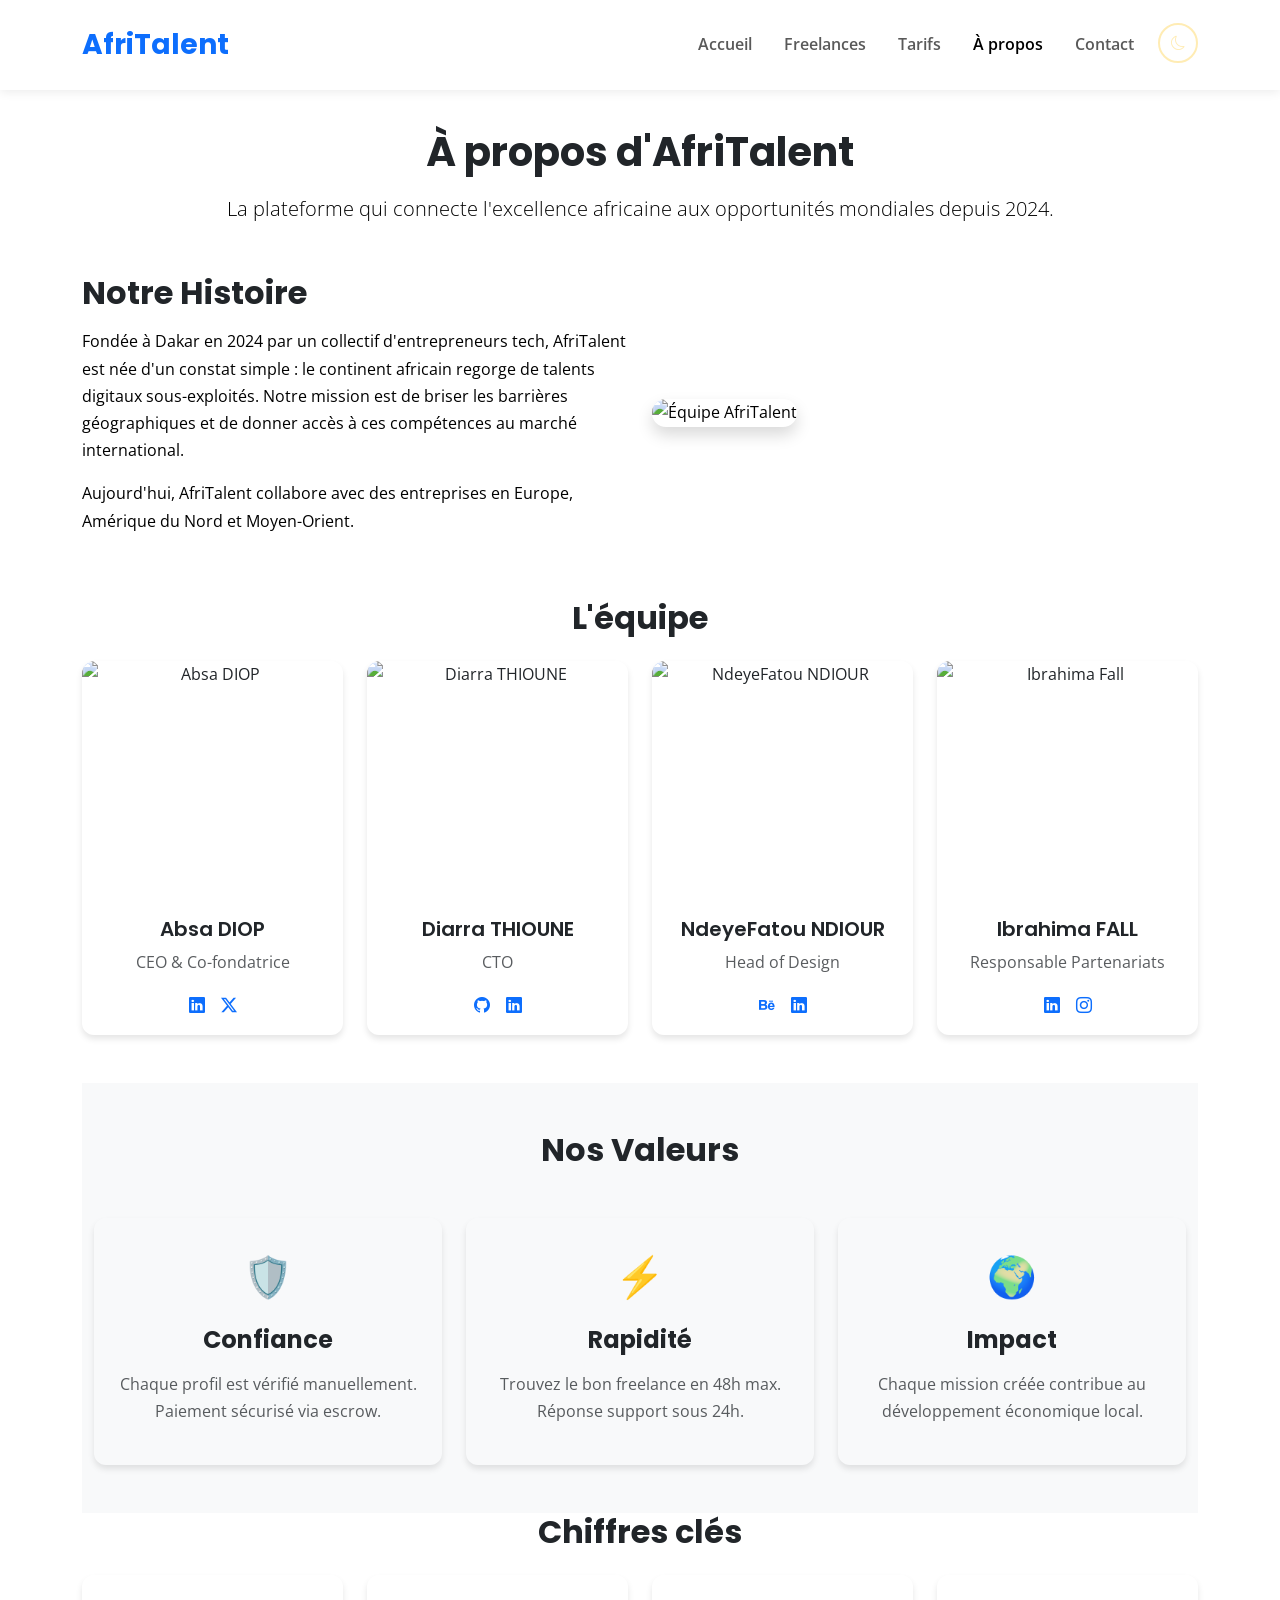
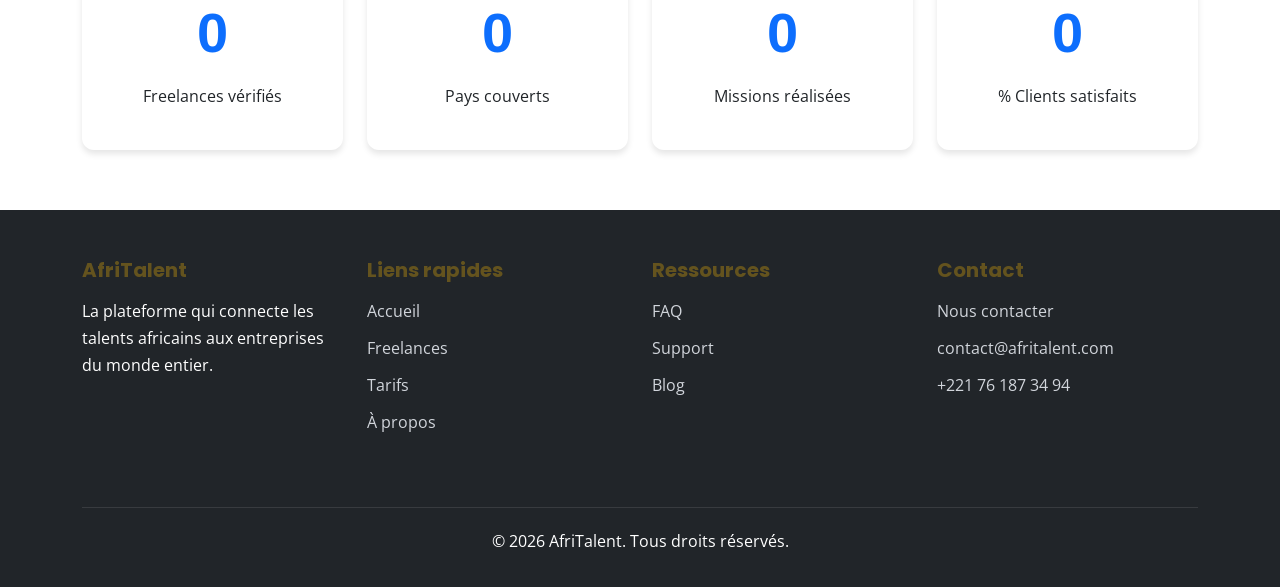
==== commit 8fe572cb: ": JS : dark mode avec localStorage, navbar dynamique au scroll" ====
--- a/about.html
+++ b/about.html
@@ -1,5 +1,3 @@
-
-
 <!DOCTYPE html>
 <html lang="fr">
 <head>
@@ -7,14 +5,15 @@
 <meta name="viewport" content="width=device-width, initial-scale=1.0">
 <title>AfriTalent — À propos</title>
 
-<link href="https://cdn.jsdelivr.net/npm/bootstrap@5.3.0/dist/css/bootstrap.min.css" rel="stylesheet">
+<link href="https://cdn.jsdelivr.net/npm/bootstrap@5.3.3/dist/css/bootstrap.min.css" rel="stylesheet">
+<link rel="stylesheet" href="https://cdn.jsdelivr.net/npm/bootstrap-icons@1.11.3/font/bootstrap-icons.css">
 <link href="https://fonts.googleapis.com/css2?family=Poppins:wght@600;700&family=Open+Sans:wght@400;600&display=swap" rel="stylesheet">
-<link rel="stylesheet" href="https://cdn.jsdelivr.net/npm/bootstrap-icons@1.11.3/font/bootstrap-icons.css">
+
 <link rel="stylesheet" href="css/style.css">
 </head>
 <body>
 <header>
-    <nav class="navbar navbar-expand-lg">
+    <nav class="navbar navbar-expand-lg fixed-top">
         <div class="container">
             <a class="navbar-brand fw-bold" href="index.html">AfriTalent</a>
             <button class="navbar-toggler" type="button" data-bs-toggle="collapse" data-bs-target="#navbarNav" aria-label="Menu navigation">
@@ -27,6 +26,11 @@
                     <li class="nav-item"><a class="nav-link" href="tarifs.html">Tarifs</a></li>
                     <li class="nav-item"><a class="nav-link active" href="about.html">À propos</a></li>
                     <li class="nav-item"><a class="nav-link" href="contact.html">Contact</a></li>
+                    <li class="nav-item ms-3">
+  <button id="theme-toggle" class="btn btn-outline-secondary btn-sm" aria-label="Basculer mode sombre">
+    <i class="bi bi-moon"></i>
+  </button>
+</li>
                 </ul>
             </div>
         </div>
@@ -47,9 +51,10 @@
                 <p>Fondée à Dakar en 2024 par un collectif d'entrepreneurs tech, AfriTalent est née d'un constat simple : le continent africain regorge de talents digitaux sous-exploités. Notre mission est de briser les barrières géographiques et de donner accès à ces compétences au marché international.</p>
                 <p>Aujourd'hui, AfriTalent collabore avec des entreprises en Europe, Amérique du Nord et Moyen-Orient.</p>
             </div>
-            <div class="col-12 col-md-6">
-                <img src="images/WhatsApp Image 2026-05-23 at 15.54.52.jpeg" alt="Équipe AfriTalent" class="img-fluid rounded">
-            </div>
+            
+            <div class="col-lg-6">
+      <img src="images/WhatsApp Image 2026-05-23 at 15.54.52.jpeg" class="img-fluid rounded-4 shadow" alt="Équipe AfriTalent">
+    </div>
         </div>
     </section>
     
@@ -111,34 +116,35 @@
             </div>
         </div>
     </section>
-
-    <!-- 3. Nos Valeurs -->
-    <section class="mb-5">
-        <h2 class="text-center mb-4">Nos Valeurs</h2>
-        <div class="row g-4">
-            <div class="col-12 col-md-4">
-                <div class="card h-100 text-center p-4">
-                    <i class="bi bi-award-fill fs-1 text-primary mb-3"></i>
-                    <h5>Excellence</h5>
-                    <p>Seuls 20% des candidats passent notre processus de vérification.</p>
-                </div>
-            </div>
-            <div class="col-12 col-md-4">
-                <div class="card h-100 text-center p-4">
-                    <i class="bi bi-shield-check fs-1 text-primary mb-3"></i>
-                    <h5>Transparence</h5>
-                    <p>Tarifs clairs, pas de frais cachés. 10% côté client, 10% côté freelance.</p>
-                </div>
-            </div>
-            <div class="col-12 col-md-4">
-                <div class="card h-100 text-center p-4">
-                    <i class="bi bi-globe-africa fs-1 text-primary mb-3"></i>
-                    <h5>Impact</h5>
-                    <p>1% reversé pour financer des formations numériques pour les jeunes en Afrique.</p>
-                </div>
-            </div>
-        </div>
-    </section>
+    <!-- VALEURS -->
+<section class="py-5 bg-light">
+  <div class="container">
+    <h2 class="text-center fw-bold mb-5">Nos Valeurs</h2>
+    <div class="row g-4">
+      <div class="col-md-4">
+        <div class="card h-100 border-0 text-center p-4">
+          <div class="fs-1 mb-3">🛡️</div>
+          <h4>Confiance</h4>
+          <p class="text-muted">Chaque profil est vérifié manuellement. Paiement sécurisé via escrow.</p>
+        </div>
+      </div>
+      <div class="col-md-4">
+        <div class="card h-100 border-0 text-center p-4">
+          <div class="fs-1 mb-3">⚡</div>
+          <h4>Rapidité</h4>
+          <p class="text-muted">Trouvez le bon freelance en 48h max. Réponse support sous 24h.</p>
+        </div>
+      </div>
+      <div class="col-md-4">
+        <div class="card h-100 border-0 text-center p-4">
+          <div class="fs-1 mb-3">🌍</div>
+          <h4>Impact</h4>
+          <p class="text-muted">Chaque mission créée contribue au développement économique local.</p>
+        </div>
+      </div>
+    </div>
+  </div>
+</section>
 
     <!-- 4. Chiffres clés - Bento Grid -->
     <section class="mb-5">
@@ -219,9 +225,16 @@
       <p>&copy; 2026 AfriTalent. Tous droits réservés.</p>
     </div>
   </div>
+  <button id="back-to-top" class="btn btn-primary" aria-label="Retour en haut">
+  <i class="bi bi-arrow-up"></i>
+</button>
 </footer>
 
 <script src="https://cdn.jsdelivr.net/npm/bootstrap@5.3.3/dist/js/bootstrap.bundle.min.js"></script>
-
+<script src="js/main.js"></script>
 </body>
-</html>+</html>
+
+
+
+  
--- a/css/style.css
+++ b/css/style.css
@@ -1,8 +1,8 @@
 :root {
-    --couleur-primaire: #0d6efd;
+    --couleur-primaire:#0d6efd;
     --couleur-sombre: #212529;
     --couleur-claire: #f8f9fa;
-    --couleur-accent: #ffc107;
+    --couleur-accent: #ffc1074d;
 
     --police-titres: 'Poppins', sans-serif;
     --police-texte: 'Open Sans', sans-serif;
@@ -20,13 +20,19 @@
     padding: 0;
     box-sizing: border-box;
 }
-
 body {
     font-family: var(--police-texte);
-    color: var(--couleur-sombre);
+    color: var(--text-color);
+    background-color: var(--bg-color);
+    padding-top: 80px;
     line-height: 1.7;
-    background-color: var(--couleur-claire);
-    overflow-x: hidden;
+    transition: background-color 0.3s ease, color 0.3s ease;
+}
+body { 
+    padding-top: 80px; 
+    background-color: var(--bg-color);
+    color: var(--text-color);
+    transition: background-color 0.3s ease, color 0.3s ease;
 }
 
 img {
@@ -50,17 +56,17 @@
     color: var(--couleur-sombre);
 }
 
-/* ===== NAVBAR ===== */
+
 .navbar {
     padding: var(--espacement-md) 0;
-    background: white;
+    background:white;
     box-shadow: 0 2px 10px rgba(0,0,0,0.08);
 }
 .navbar-brand {
     font-family: var(--police-titres);
     font-weight: 700;
     font-size: 1.75rem;
-    color: var(--couleur-primaire) !important;
+    color: var(--couleur-primaire);
 }
 .nav-link {
     font-weight: 600;
@@ -71,7 +77,8 @@
     color: var(--couleur-primaire);
 }
 
-/* ===== HERO ===== */
+
+
 .hero-content {
     display: grid;
     grid-template-columns: 2fr 1fr;
@@ -102,7 +109,7 @@
     color: #6c757d;
 }
 
-/* ===== CARTES ===== */
+
 .card {
     border: none;
     border-radius: var(--rayon-bordure);
@@ -138,7 +145,7 @@
     margin-bottom: 4px;
 }
 
-/* ===== BENTO GRID ===== */
+
 .bento-grid {
     display: grid;
     grid-template-columns: repeat(2,1fr);
@@ -162,7 +169,7 @@
     color: var(--couleur-primaire);
 }
 
-/* ===== IMAGES ===== */
+
 .img-freelance {
     width: 100%;
     height: var(--hauteur-img-freelance);
@@ -180,13 +187,13 @@
     transform: scale(1.05);
 }
 
-/* ===== ABOUT TEAM ===== */
+
 .about-team .card-img-top {
     height: 220px;
     object-fit: cover;
 }
 
-/* ===== MAP & CAROUSEL ===== */
+
 .map-fixe {
     width: 100%;
     height: 300px;
@@ -258,4 +265,303 @@
     .card-img-top {
         height: 200px;
     }
+}
+.navbar {
+       padding: var(--espacement-md) 0;
+       background: white;
+       box-shadow: 0 2px 10px rgba(0,0,0,0.08);
+       transition: padding 0.3s;
+   }
+   @media (max-width: 768px) {
+       .navbar {
+           padding: 12px 0;
+       }
+   }
+   
+   
+.hero-img {
+    max-width: 500px;
+    width: 100%;
+    display: block;
+    margin: auto;
+}
+
+@media (min-width: 992px) {
+    .hero-section {
+        min-height: 70vh;
+        display: flex;
+        align-items: center;
+    }
+}
+.hero-section{
+    background:#111827;
+    min-height:80vh;
+    display:flex;
+    align-items:center;
+    padding:80px 0;
+}
+
+.hero-title{
+    font-size: 4.5rem; 
+    margin-top: 60px;  
+    line-height: 1.1;
+    font-weight: 700;
+}
+
+.hero-text{
+    color:#d1d5db;
+    font-size:1.2rem;
+    margin:25px 0;
+}
+
+.hero-image{
+    width:200%;
+    max-width:600px;
+    border-radius:20px;
+    box-shadow:0 20px 40px rgba(0,0,0,.3);
+}
+
+.hero-section .btn-primary{
+    padding:15px 30px;
+    border-radius:12px;
+}
+
+@media (max-width:768px){
+
+    .hero-section{
+        text-align:center;
+        min-height:auto;
+        padding:60px 0;
+    }
+
+    .hero-title{
+        font-size:2.5rem;
+    
+    }
+    .hero-image{
+    width: 80%;
+    max-width: 400px;
+    margin: auto;
+    display: block;
+}
+}
+.afritalent-logo{
+    display:flex;
+    align-items:center;
+    gap:10px;
+    text-decoration:none;
+}
+
+.logo-box{
+    width:32px;
+    height:32px;
+    background:white;
+    border-radius:8px;
+    display:flex;
+    justify-content:center;
+    align-items:center;
+    font-family:'Poppins', sans-serif;
+    font-weight:700;
+    color:black;
+    box-shadow:0 2px 8px rgba(0,0,0,0.15);
+}
+.afritalent-logo { display: flex; align-items: center; gap: 10px; text-decoration: none; }
+.logo-box { 
+    width: 40px; height: 40px; 
+    background: var(--couleur-primaire); 
+    color: white; 
+    display: flex; align-items: center; justify-content: center;
+    font-weight: 700; border-radius: 8px;
+}
+
+/* DARK MODE */
+[data-theme="dark"] {
+    --bg-color: #121212;
+    --text-color: #e0e0e0;
+    --nav-bg: rgba(30,30,30,0.8);
+    --card-bg: #1e1e1e;
+}
+
+body {
+    background-color: var(--bg-color);
+    color: var(--text-color);
+    transition: background-color 0.3s ease, color 0.3s ease;
+    padding-top: 80px; 
+}
+
+.navbar {
+    background: var(--nav-bg);
+    backdrop-filter: blur(10px);
+    padding: 1rem 0;
+    transition: all 0.3s ease;
+}
+.navbar-scrolled {
+    padding: 0.5rem 0;
+    box-shadow: 0 4px 20px rgba(0,0,0,0.15);
+}
+
+/* BACK TO TOP */
+#back-to-top {
+    position: fixed;
+    bottom: 30px; right: 30px;
+    width: 50px; height: 50px;
+    border-radius: 50%;
+    display: none;
+    align-items: center; justify-content: center;
+    z-index: 999;
+}
+#back-to-top.show { display: flex; }
+
+.card { background-color: var(--card-bg); }
+.badge.bg-primary {
+    background-color: var(--couleur-primaire);
+    color: white;
+    transition: background-color 0.3s ease;
+}
+
+
+
+[data-theme="dark"] .form-control,
+[data-theme="dark"] .form-select {
+    background-color: #2a2a2a;
+    border-color: #444;
+    color: #e0e0e0;
+}
+
+[data-theme="dark"] .form-control::placeholder {
+    color: #888;
+}
+
+
+.accordion-item {
+    background-color: var(--card-bg);
+    border: 1px solid var(--border-color);
+    border-radius: var(--rayon-bordure);
+    margin-bottom: 12px;
+    overflow: hidden;
+}
+
+.accordion-button {
+    background-color: var(--card-bg);
+    color: var(--text-color);
+    font-family: var(--police-titres);
+    font-weight: 600;
+    padding: 1.25rem;
+    transition: 0.3s;
+}
+
+.accordion-button:not(.collapsed) {
+    background-color: var(--couleur-primaire);
+    color: white;
+}
+
+.accordion-button:focus {
+    box-shadow: none;
+    border-color: var(--couleur-primaire);
+}
+
+.accordion-body {
+    background-color: var(--card-bg);
+    color: var(--text-color);
+    padding: 1.25rem;
+}
+.bg-light {
+    background-color: var(--couleur-claire);
+    transition: background-color 0.3s;
+}
+
+.bg-primary {
+    background-color: var(--couleur-primaire);
+}
+.text-primary {
+    color: var(--couleur-primaire);
+    font-family: var(--police-titres);
+    font-weight: 800;
+}
+.badge.bg-primary {
+    background-color: var(--couleur-primaire);
+    font-weight: 600;
+    padding: 8px 16px;
+    border-radius: 20px;
+}
+#theme-toggle {
+    background: transparent;
+    border: 2px solid var(--couleur-accent);
+    color: var(--couleur-accent);
+    border-radius: 50%;
+    width: 40px;
+    height: 40px;
+    cursor: pointer;
+    transition: 0.3s;
+}
+#theme-toggle:hover {
+    background: var(--couleur-accent);
+    color: var(--nav-bg);
+    transform: rotate(180deg);
+}
+ .fade-in {
+    opacity: 0;
+    transform: translateY(30px);
+    transition: opacity 0.6s ease, transform 0.6s ease;
+}
+.fade-in.visible {
+    opacity: 1;
+    transform: translateY(0);
+}
+ .testimonial-card {
+    max-width: 700px;
+    background: var(--card-bg);
+    border: none;
+    border-radius: 20px;
+    box-shadow: 0 10px 40px rgba(0,0,0,0.08);
+    padding: 50px 40px;
+    text-align: center;
+    transition: 0.3s;
+}
+
+.stars {
+    color: #ffc107;
+    font-size: 1.5rem;
+    margin-bottom: 20px;
+    letter-spacing: 5px;
+}
+.testimonial-text {
+    font-size: 1.25rem;
+    font-style: italic;
+    color: var(--text-color);
+    margin-bottom: 30px;
+    line-height: 1.8;
+}
+.testimonial-img {
+    width: 120px;
+    height: 120px;
+    border-radius: 50%;
+    object-fit: cover;
+    margin: 0 auto 20px;
+    border: 4px solid var(--couleur-primaire);
+}
+.testimonial-name {
+    font-family: var(--police-titres);
+    font-weight: 700;
+    font-size: 1rem;
+    text-transform: uppercase;
+    letter-spacing: 1px;
+    margin-bottom: 5px;
+    color: var(--text-color);
+}
+
+.testimonial-role {
+    color: #6c757d;
+    font-size: 0.9rem;
+}
+ @media (max-width: 768px) {
+    body { padding-top: 70px; }
+    .hero-title { font-size: 2.5rem; }
+    .hero-image { width: 80%; margin: auto; }
+    .card-img-top { height: 220px; }
+    #temoignagesCarousel { padding: 0 50px; }
+    .carousel-control-prev { left: 5px; }
+    .carousel-control-next { right: 5px; }
+    .testimonial-card { padding: 40px 25px; margin: 0 20px; }
+    .testimonial-text { font-size: 1.1rem; }
 }
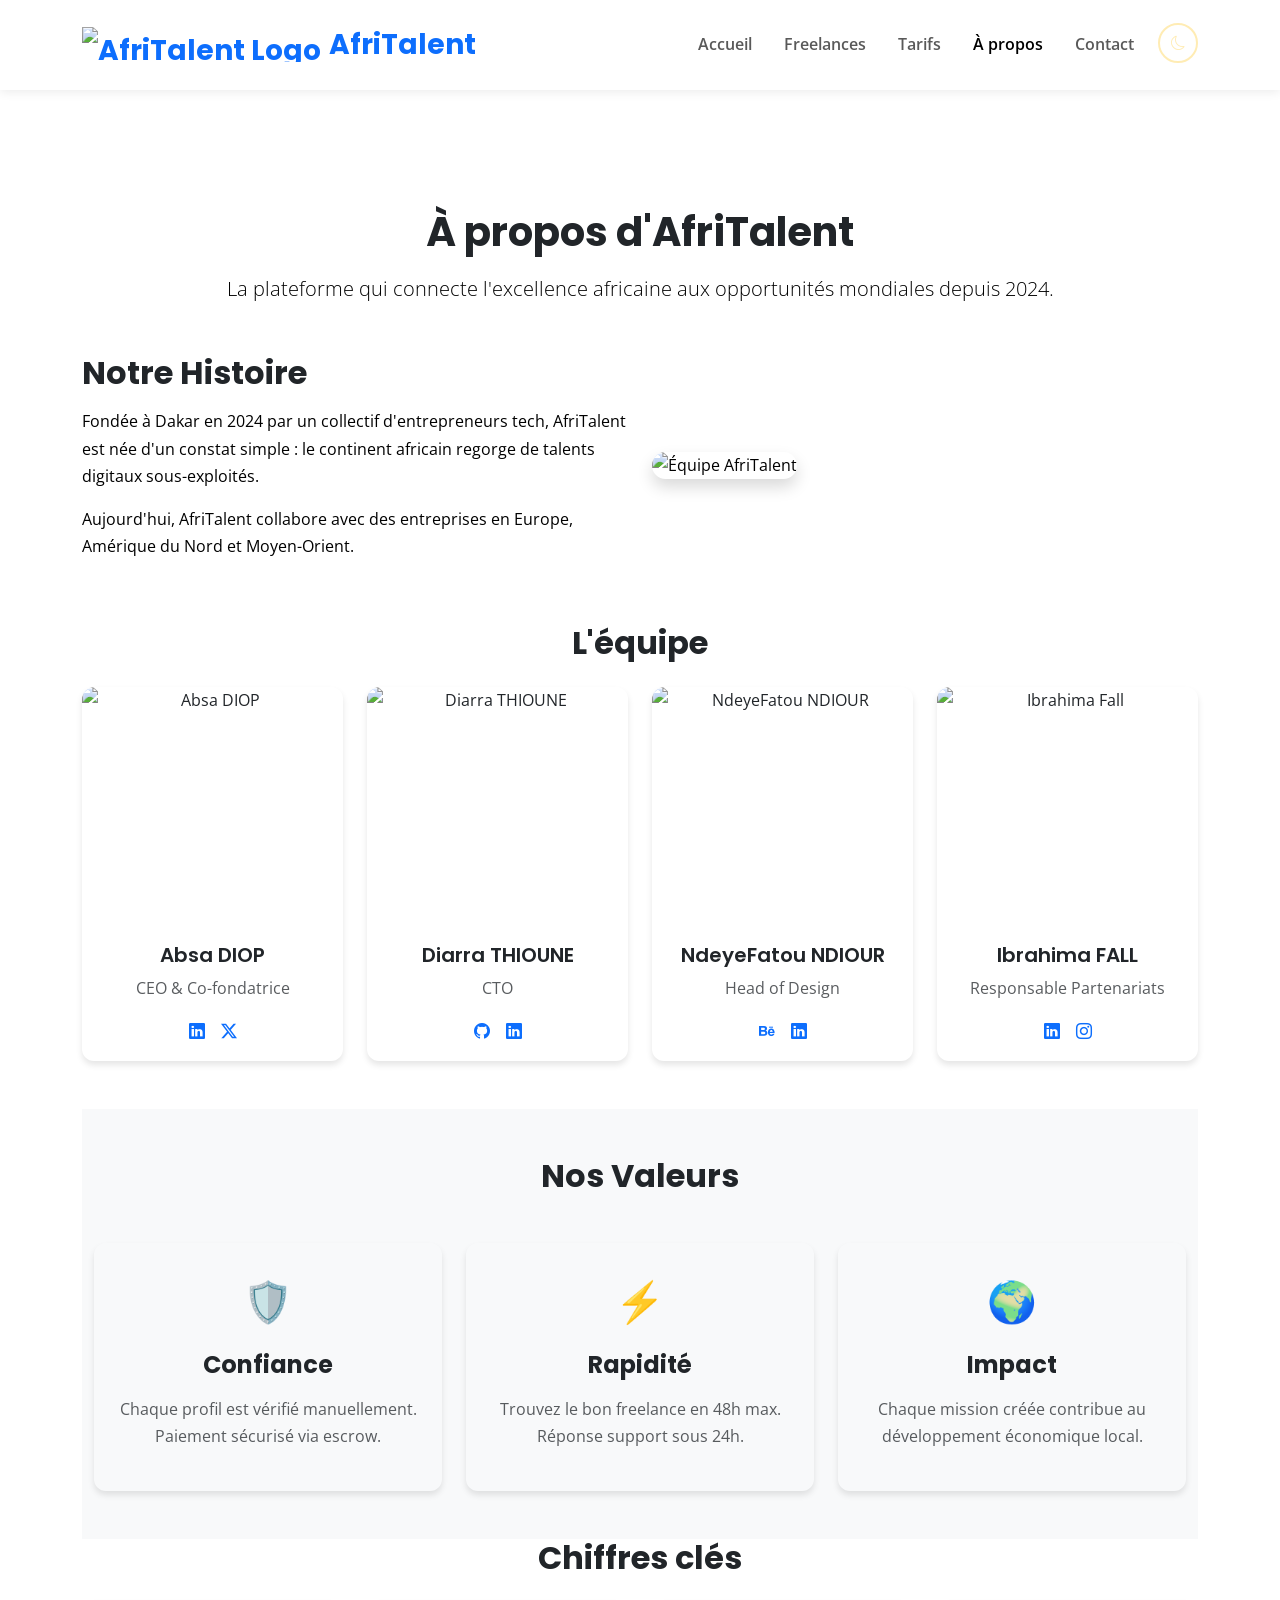
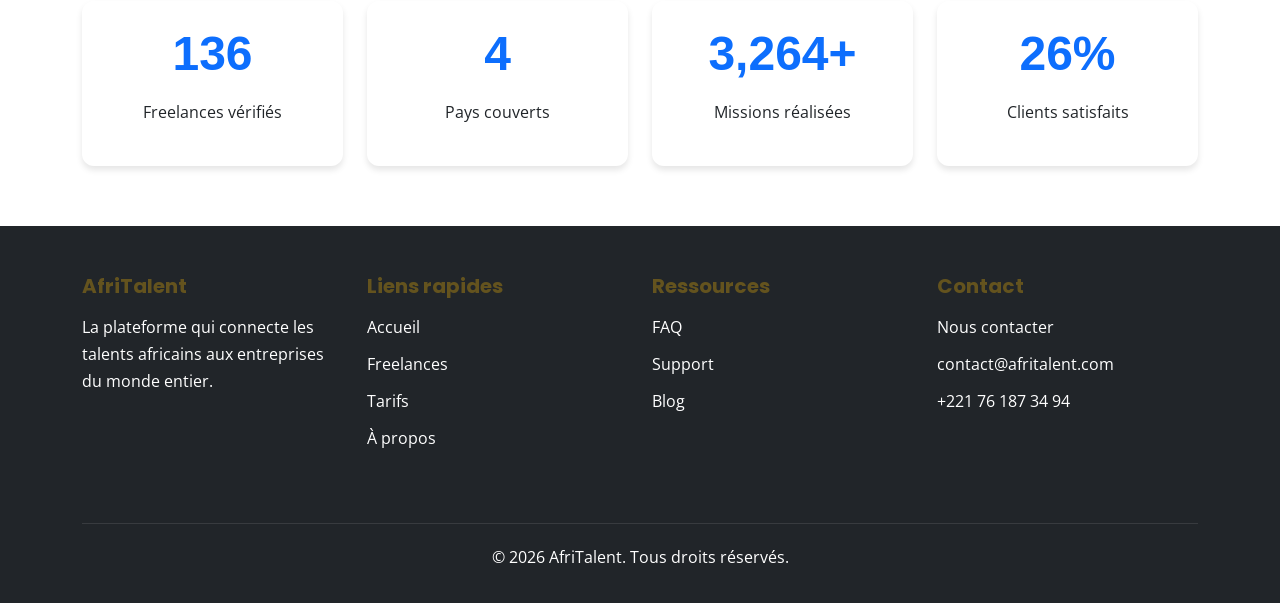
==== commit 7b8ada5f: "JS : compteurs animés au scroll et animations fade-in des sections" ====
--- a/about.html
+++ b/about.html
@@ -8,15 +8,18 @@
 <link href="https://cdn.jsdelivr.net/npm/bootstrap@5.3.3/dist/css/bootstrap.min.css" rel="stylesheet">
 <link rel="stylesheet" href="https://cdn.jsdelivr.net/npm/bootstrap-icons@1.11.3/font/bootstrap-icons.css">
 <link href="https://fonts.googleapis.com/css2?family=Poppins:wght@600;700&family=Open+Sans:wght@400;600&display=swap" rel="stylesheet">
-
 <link rel="stylesheet" href="css/style.css">
 </head>
 <body>
 <header>
     <nav class="navbar navbar-expand-lg fixed-top">
         <div class="container">
-            <a class="navbar-brand fw-bold" href="index.html">AfriTalent</a>
-            <button class="navbar-toggler" type="button" data-bs-toggle="collapse" data-bs-target="#navbarNav" aria-label="Menu navigation">
+             <a class="navbar-brand d-flex align-items-center" href="index.html">
+                <img src="images/WhatsApp Image 2026-06-09 at 19.14.48.jpeg" alt="AfriTalent Logo" height="40" class="me-2">
+                <span>AfriTalent</span>
+            </a> 
+            
+            <button class="navbar-toggler" type="button" data-bs-toggle="collapse" data-bs-target="#navbarNav">
                 <span class="navbar-toggler-icon"></span>
             </button>
             <div class="collapse navbar-collapse" id="navbarNav">
@@ -27,42 +30,42 @@
                     <li class="nav-item"><a class="nav-link active" href="about.html">À propos</a></li>
                     <li class="nav-item"><a class="nav-link" href="contact.html">Contact</a></li>
                     <li class="nav-item ms-3">
-  <button id="theme-toggle" class="btn btn-outline-secondary btn-sm" aria-label="Basculer mode sombre">
-    <i class="bi bi-moon"></i>
-  </button>
-</li>
+                        <button id="theme-toggle" class="btn btn-outline-secondary btn-sm">
+                            <i class="bi bi-moon"></i>
+                        </button>
+                    </li>
                 </ul>
             </div>
         </div>
     </nav>
 </header>
 
-<main class="container my-5">
-    <section class="text-center mb-5">
+<main class="container my-5" style="padding-top: 80px;">
+    <!-- TITRE -->
+    <section class="text-center mb-5 fade-in">
         <h1>À propos d'AfriTalent</h1>
         <p class="lead">La plateforme qui connecte l'excellence africaine aux opportunités mondiales depuis 2024.</p>
     </section>
 
-    <!-- 1. Notre Histoire -->
+    <!-- 1. NOTRE HISTOIRE -->
     <section class="mb-5">
         <div class="row align-items-center">
-            <div class="col-12 col-md-6 mb-4 mb-md-0">
+            <div class="col-12 col-md-6 mb-4 mb-md-0 fade-in">
                 <h2>Notre Histoire</h2>
-                <p>Fondée à Dakar en 2024 par un collectif d'entrepreneurs tech, AfriTalent est née d'un constat simple : le continent africain regorge de talents digitaux sous-exploités. Notre mission est de briser les barrières géographiques et de donner accès à ces compétences au marché international.</p>
+                <p>Fondée à Dakar en 2024 par un collectif d'entrepreneurs tech, AfriTalent est née d'un constat simple : le continent africain regorge de talents digitaux sous-exploités.</p>
                 <p>Aujourd'hui, AfriTalent collabore avec des entreprises en Europe, Amérique du Nord et Moyen-Orient.</p>
             </div>
-            
-            <div class="col-lg-6">
-      <img src="images/WhatsApp Image 2026-05-23 at 15.54.52.jpeg" class="img-fluid rounded-4 shadow" alt="Équipe AfriTalent">
-    </div>
+            <div class="col-12 col-md-6 fade-in">
+                <img src="images/WhatsApp Image 2026-05-23 at 15.54.52.jpeg" class="img-fluid rounded-4 shadow" alt="Équipe AfriTalent">
+            </div>
         </div>
     </section>
     
-    <!-- 2. L'équipe -->
+    <!-- 2. L'ÉQUIPE -->
     <section class="mb-5">
-        <h2 class="text-center mb-4">L'équipe</h2>
+        <h2 class="text-center mb-4 fade-in">L'équipe</h2>
         <div class="row g-4">
-            <div class="col-12 col-md-6 col-lg-3">
+            <div class="col-12 col-md-6 col-lg-3 fade-in">
                 <div class="card h-100 text-center">
                     <img src="images/4385015-nair-nany.avif" class="card-img-top" alt="Absa DIOP">
                     <div class="card-body">
@@ -75,7 +78,7 @@
                     </div>
                 </div>
             </div>
-            <div class="col-12 col-md-6 col-lg-3">
+            <div class="col-12 col-md-6 col-lg-3 fade-in">
                 <div class="card h-100 text-center">
                     <img src="images/542980-e80bb444-large.jpg" class="card-img-top" alt="Diarra THIOUNE">
                     <div class="card-body">
@@ -88,7 +91,7 @@
                     </div>
                 </div>
             </div>
-            <div class="col-12 col-md-6 col-lg-3">
+            <div class="col-12 col-md-6 col-lg-3 fade-in">
                 <div class="card h-100 text-center">
                     <img src="images/51e2d8086e3ae21d375571e91a6dc079.jpg" class="card-img-top" alt="NdeyeFatou NDIOUR">
                     <div class="card-body">
@@ -101,7 +104,7 @@
                     </div>
                 </div>
             </div>
-            <div class="col-12 col-md-6 col-lg-3">
+            <div class="col-12 col-md-6 col-lg-3 fade-in">
                 <div class="card h-100 text-center">
                     <img src="images/8479c4a5-af97-4e5d-a4f1-beb56ef56963-profile_image-300x300.png" class="card-img-top" alt="Ibrahima Fall">
                     <div class="card-body">
@@ -116,62 +119,63 @@
             </div>
         </div>
     </section>
-    <!-- VALEURS -->
-<section class="py-5 bg-light">
-  <div class="container">
-    <h2 class="text-center fw-bold mb-5">Nos Valeurs</h2>
-    <div class="row g-4">
-      <div class="col-md-4">
-        <div class="card h-100 border-0 text-center p-4">
-          <div class="fs-1 mb-3">🛡️</div>
-          <h4>Confiance</h4>
-          <p class="text-muted">Chaque profil est vérifié manuellement. Paiement sécurisé via escrow.</p>
-        </div>
-      </div>
-      <div class="col-md-4">
-        <div class="card h-100 border-0 text-center p-4">
-          <div class="fs-1 mb-3">⚡</div>
-          <h4>Rapidité</h4>
-          <p class="text-muted">Trouvez le bon freelance en 48h max. Réponse support sous 24h.</p>
-        </div>
-      </div>
-      <div class="col-md-4">
-        <div class="card h-100 border-0 text-center p-4">
-          <div class="fs-1 mb-3">🌍</div>
-          <h4>Impact</h4>
-          <p class="text-muted">Chaque mission créée contribue au développement économique local.</p>
-        </div>
-      </div>
-    </div>
-  </div>
-</section>
-
-    <!-- 4. Chiffres clés - Bento Grid -->
+
+    <!-- 3. VALEURS -->
+    <section class="py-5 bg-body-tertiary">
+        <div class="container">
+            <h2 class="text-center fw-bold mb-5 fade-in">Nos Valeurs</h2>
+            <div class="row g-4">
+                <div class="col-md-4 fade-in">
+                    <div class="card h-100 border-0 text-center p-4">
+                        <div class="fs-1 mb-3">🛡️</div>
+                        <h4>Confiance</h4>
+                        <p class="text-muted">Chaque profil est vérifié manuellement. Paiement sécurisé via escrow.</p>
+                    </div>
+                </div>
+                <div class="col-md-4 fade-in">
+                    <div class="card h-100 border-0 text-center p-4">
+                        <div class="fs-1 mb-3">⚡</div>
+                        <h4>Rapidité</h4>
+                        <p class="text-muted">Trouvez le bon freelance en 48h max. Réponse support sous 24h.</p>
+                    </div>
+                </div>
+                <div class="col-md-4 fade-in">
+                    <div class="card h-100 border-0 text-center p-4">
+                        <div class="fs-1 mb-3">🌍</div>
+                        <h4>Impact</h4>
+                        <p class="text-muted">Chaque mission créée contribue au développement économique local.</p>
+                    </div>
+                </div>
+            </div>
+        </div>
+    </section>
+
+    <!-- 4. CHIFFRES CLÉS - COMPTEURS -->
     <section class="mb-5">
-        <h2 class="text-center mb-4">Chiffres clés</h2>
+        <h2 class="text-center mb-4 fade-in">Chiffres clés</h2>
         <div class="row g-4">
-            <div class="col-12 col-md-6 col-lg-3">
+            <div class="col-12 col-md-6 col-lg-3 fade-in">
                 <div class="card h-100 text-center p-4">
                     <h3 class="display-4 text-primary counter" data-target="500">0</h3>
                     <p>Freelances vérifiés</p>
                 </div>
             </div>
-            <div class="col-12 col-md-6 col-lg-3">
+            <div class="col-12 col-md-6 col-lg-3 fade-in">
                 <div class="card h-100 text-center p-4">
                     <h3 class="display-4 text-primary counter" data-target="15">0</h3>
                     <p>Pays couverts</p>
                 </div>
             </div>
-            <div class="col-12 col-md-6 col-lg-3">
-                <div class="card h-100 text-center p-4">
-                    <h3 class="display-4 text-primary counter" data-target="12000">0</h3>
+            <div class="col-12 col-md-6 col-lg-3 fade-in">
+                <div class="card h-100 text-center p-4">
+                    <h3 class="display-4 text-primary counter" data-target="12000" data-suffix="+">0</h3>
                     <p>Missions réalisées</p>
                 </div>
             </div>
-            <div class="col-12 col-md-6 col-lg-3">
-                <div class="card h-100 text-center p-4">
-                    <h3 class="display-4 text-primary counter" data-target="98">0</h3>
-                    <p>% Clients satisfaits</p>
+            <div class="col-12 col-md-6 col-lg-3 fade-in">
+                <div class="card h-100 text-center p-4">
+                    <h3 class="display-4 text-primary counter" data-target="98" data-suffix="%">0</h3>
+                    <p>Clients satisfaits</p>
                 </div>
             </div>
         </div>
@@ -179,62 +183,49 @@
 </main>
 
 <footer>
-  <div class="container">
-    <div class="row">
-      
-      <!-- Colonne 1 -->
-      <div class="col-12 col-md-3 mb-4">
-        <h5>AfriTalent</h5>
-        <p>La plateforme qui connecte les talents africains aux entreprises du monde entier.</p>
-      </div>
-      
-      <!-- Colonne 2 -->
-      <div class="col-12 col-md-3 mb-4">
-        <h5>Liens rapides</h5>
-        <ul>
-          <li><a href="index.html">Accueil</a></li>
-          <li><a href="freelances.html">Freelances</a></li>
-          <li><a href="tarifs.html">Tarifs</a></li>
-          <li><a href="about.html">À propos</a></li>
-        </ul>
-      </div>
-      
-      <!-- Colonne 3 -->
-      <div class="col-12 col-md-3 mb-4">
-        <h5>Ressources</h5>
-        <ul>
-          <li><a href="#">FAQ</a></li>
-          <li><a href="#">Support</a></li>
-          <li><a href="#">Blog</a></li>
-        </ul>
-      </div>
-      
-      <!-- Colonne 4 -->
-      <div class="col-12 col-md-3 mb-4">
-        <h5>Contact</h5>
-        <ul>
-          <li><a href="contact.html">Nous contacter</a></li>
-          <li><a href="mailto:contact@afritalent.com">contact@afritalent.com</a></li>
-          <li><a href="tel:+221761873494">+221 76 187 34 94</a></li>
-        </ul>
-      </div>
-      
+     <div class="container">
+        <div class="row">
+            <div class="col-12 col-md-3 mb-4">
+                <h5>AfriTalent</h5>
+                <p>La plateforme qui connecte les talents africains aux entreprises du monde entier.</p>
+            </div>
+            <div class="col-12 col-md-3 mb-4">
+                <h5>Liens rapides</h5>
+                <ul>
+                    <li><a href="index.html">Accueil</a></li>
+                    <li><a href="freelances.html">Freelances</a></li>
+                    <li><a href="tarifs.html">Tarifs</a></li>
+                    <li><a href="about.html">À propos</a></li>
+                </ul>
+            </div>
+            <div class="col-12 col-md-3 mb-4">
+                <h5>Ressources</h5>
+                <ul>
+                    <li><a href="#">FAQ</a></li>
+                    <li><a href="#">Support</a></li>
+                    <li><a href="#">Blog</a></li>
+                </ul>
+            </div>
+            <div class="col-12 col-md-3 mb-4">
+                <h5>Contact</h5>
+                <ul>
+                    <li><a href="contact.html">Nous contacter</a></li>
+                    <li><a href="mailto:contact@afritalent.com">contact@afritalent.com</a></li>
+                    <li><a href="tel:+221761873494">+221 76 187 34 94</a></li>
+                </ul>
+            </div>
+        </div>
+        <div class="footer-bottom">
+            <p>&copy; 2026 AfriTalent. Tous droits réservés.</p>
+        </div>
     </div>
-    
-    <div class="footer-bottom">
-      <p>&copy; 2026 AfriTalent. Tous droits réservés.</p>
-    </div>
-  </div>
-  <button id="back-to-top" class="btn btn-primary" aria-label="Retour en haut">
-  <i class="bi bi-arrow-up"></i>
-</button>
+    <!-- Ton footer ici -->
+    <button id="back-to-top" class="btn btn-primary" aria-label="Retour en haut">
+        <i class="bi bi-arrow-up"></i>
+    </button>
 </footer>
 
 <script src="https://cdn.jsdelivr.net/npm/bootstrap@5.3.3/dist/js/bootstrap.bundle.min.js"></script>
 <script src="js/main.js"></script>
 </body>
-</html>
-
-
-
-  +</html>
--- a/css/style.css
+++ b/css/style.css
@@ -28,13 +28,6 @@
     line-height: 1.7;
     transition: background-color 0.3s ease, color 0.3s ease;
 }
-body { 
-    padding-top: 80px; 
-    background-color: var(--bg-color);
-    color: var(--text-color);
-    transition: background-color 0.3s ease, color 0.3s ease;
-}
-
 img {
     max-width: 100%;
     height: auto;
@@ -46,7 +39,6 @@
     color: var(--couleur-sombre);
     margin-bottom: var(--espacement-md);
 }
-
 a {
     color: var(--couleur-primaire);
     text-decoration: none;
@@ -55,8 +47,6 @@
 a:hover {
     color: var(--couleur-sombre);
 }
-
-
 .navbar {
     padding: var(--espacement-md) 0;
     background:white;
@@ -76,9 +66,6 @@
 .nav-link.active {
     color: var(--couleur-primaire);
 }
-
-
-
 .hero-content {
     display: grid;
     grid-template-columns: 2fr 1fr;
@@ -108,8 +95,6 @@
     margin: 0;
     color: #6c757d;
 }
-
-
 .card {
     border: none;
     border-radius: var(--rayon-bordure);
@@ -144,8 +129,6 @@
     margin-right: 4px;
     margin-bottom: 4px;
 }
-
-
 .bento-grid {
     display: grid;
     grid-template-columns: repeat(2,1fr);
@@ -168,8 +151,6 @@
     font-size: 50px;
     color: var(--couleur-primaire);
 }
-
-
 .img-freelance {
     width: 100%;
     height: var(--hauteur-img-freelance);
@@ -186,14 +167,10 @@
 .service-card:hover .img-service {
     transform: scale(1.05);
 }
-
-
 .about-team .card-img-top {
     height: 220px;
     object-fit: cover;
 }
-
-
 .map-fixe {
     width: 100%;
     height: 300px;
@@ -207,11 +184,10 @@
     border-radius: 50%;
     padding: 1.5rem;
 }
-
 /* ===== FOOTER ===== */
 footer {
     background-color: var(--couleur-sombre);
-    color: white;
+    color:white;
     padding: 3rem 0 1rem 0;
     margin-top: 60px;
 }
@@ -226,10 +202,10 @@
     margin-bottom: 10px;
 }
 footer a {
-    color: #d1d5db;
+    color: white;
 }
 footer a:hover {
-    color: white;
+    color:white;
 }
 .footer-bottom {
     border-top: 1px solid rgba(255,255,255,0.1);
@@ -237,7 +213,6 @@
     padding-top: 20px;
     text-align: center;
 }
-
 /* ===== RESPONSIVE MOBILE ===== */
 @media (max-width: 768px) {
     :root {
@@ -277,15 +252,12 @@
            padding: 12px 0;
        }
    }
-   
-   
 .hero-img {
     max-width: 500px;
     width: 100%;
     display: block;
     margin: auto;
 }
-
 @media (min-width: 992px) {
     .hero-section {
         min-height: 70vh;
@@ -294,24 +266,36 @@
     }
 }
 .hero-section{
-    background:#111827;
-    min-height:80vh;
-    display:flex;
-    align-items:center;
-    padding:80px 0;
-}
-
+    background: url("../images/WhatsApp\ Image\ 2026-06-11\ at\ 18.39.56\ fond\ noir.jpeg");
+    background-size: cover;
+    background-position: center;
+    background-repeat: no-repeat;
+
+    min-height: 80vh;
+    position: relative;
+
+    display: flex;
+    align-items: center;
+    justify-content: center;
+}
+.hero-overlay{
+    width: 100%;
+    height: 100%;
+    background: rgba(0,0,0,0.55);
+    padding: 120px 0;
+}
 .hero-title{
-    font-size: 4.5rem; 
-    margin-top: 60px;  
-    line-height: 1.1;
-    font-weight: 700;
-}
-
+    font-size: 4rem;
+    font-weight: 800;
+    color: white;
+    max-width: 900px;
+    margin: auto;
+}
 .hero-text{
-    color:#d1d5db;
-    font-size:1.2rem;
-    margin:25px 0;
+    color: #f1f1f1;
+    font-size: 1.2rem;
+    max-width: 700px;
+    margin: 20px auto;
 }
 
 .hero-image{
@@ -320,20 +304,16 @@
     border-radius:20px;
     box-shadow:0 20px 40px rgba(0,0,0,.3);
 }
-
 .hero-section .btn-primary{
     padding:15px 30px;
     border-radius:12px;
 }
-
 @media (max-width:768px){
-
     .hero-section{
         text-align:center;
         min-height:auto;
         padding:60px 0;
     }
-
     .hero-title{
         font-size:2.5rem;
     
@@ -344,36 +324,17 @@
     margin: auto;
     display: block;
 }
-}
-.afritalent-logo{
-    display:flex;
-    align-items:center;
-    gap:10px;
-    text-decoration:none;
-}
-
-.logo-box{
-    width:32px;
-    height:32px;
-    background:white;
-    border-radius:8px;
-    display:flex;
-    justify-content:center;
-    align-items:center;
-    font-family:'Poppins', sans-serif;
-    font-weight:700;
-    color:black;
-    box-shadow:0 2px 8px rgba(0,0,0,0.15);
-}
-.afritalent-logo { display: flex; align-items: center; gap: 10px; text-decoration: none; }
-.logo-box { 
-    width: 40px; height: 40px; 
-    background: var(--couleur-primaire); 
-    color: white; 
-    display: flex; align-items: center; justify-content: center;
-    font-weight: 700; border-radius: 8px;
-}
-
+@media(max-width:768px){
+
+    .hero-title{
+        font-size: 2.5rem;
+    }
+
+    .hero-text{
+        font-size: 1rem;
+    }
+
+}}
 /* DARK MODE */
 [data-theme="dark"] {
     --bg-color: #121212;
@@ -381,14 +342,6 @@
     --nav-bg: rgba(30,30,30,0.8);
     --card-bg: #1e1e1e;
 }
-
-body {
-    background-color: var(--bg-color);
-    color: var(--text-color);
-    transition: background-color 0.3s ease, color 0.3s ease;
-    padding-top: 80px; 
-}
-
 .navbar {
     background: var(--nav-bg);
     backdrop-filter: blur(10px);
@@ -399,7 +352,6 @@
     padding: 0.5rem 0;
     box-shadow: 0 4px 20px rgba(0,0,0,0.15);
 }
-
 /* BACK TO TOP */
 #back-to-top {
     position: fixed;
@@ -411,28 +363,21 @@
     z-index: 999;
 }
 #back-to-top.show { display: flex; }
-
 .card { background-color: var(--card-bg); }
 .badge.bg-primary {
     background-color: var(--couleur-primaire);
     color: white;
     transition: background-color 0.3s ease;
 }
-
-
-
 [data-theme="dark"] .form-control,
 [data-theme="dark"] .form-select {
     background-color: #2a2a2a;
     border-color: #444;
     color: #e0e0e0;
 }
-
 [data-theme="dark"] .form-control::placeholder {
     color: #888;
 }
-
-
 .accordion-item {
     background-color: var(--card-bg);
     border: 1px solid var(--border-color);
@@ -440,7 +385,6 @@
     margin-bottom: 12px;
     overflow: hidden;
 }
-
 .accordion-button {
     background-color: var(--card-bg);
     color: var(--text-color);
@@ -449,17 +393,14 @@
     padding: 1.25rem;
     transition: 0.3s;
 }
-
 .accordion-button:not(.collapsed) {
     background-color: var(--couleur-primaire);
     color: white;
 }
-
 .accordion-button:focus {
     box-shadow: none;
     border-color: var(--couleur-primaire);
 }
-
 .accordion-body {
     background-color: var(--card-bg);
     color: var(--text-color);
@@ -499,15 +440,6 @@
     color: var(--nav-bg);
     transform: rotate(180deg);
 }
- .fade-in {
-    opacity: 0;
-    transform: translateY(30px);
-    transition: opacity 0.6s ease, transform 0.6s ease;
-}
-.fade-in.visible {
-    opacity: 1;
-    transform: translateY(0);
-}
  .testimonial-card {
     max-width: 700px;
     background: var(--card-bg);
@@ -518,7 +450,6 @@
     text-align: center;
     transition: 0.3s;
 }
-
 .stars {
     color: #ffc107;
     font-size: 1.5rem;
@@ -549,7 +480,6 @@
     margin-bottom: 5px;
     color: var(--text-color);
 }
-
 .testimonial-role {
     color: #6c757d;
     font-size: 0.9rem;
@@ -564,4 +494,200 @@
     .carousel-control-next { right: 5px; }
     .testimonial-card { padding: 40px 25px; margin: 0 20px; }
     .testimonial-text { font-size: 1.1rem; }
+}
+ [data-theme="dark"] .card,
+[data-theme="dark"] .step-card,
+[data-theme="dark"] .service-card {
+    background-color: var(--card-bg) !important;
+    border-color: var(--border-color) !important;
+}
+[data-theme="dark"] .card-body,
+[data-theme="dark"] .card-title,
+[data-theme="dark"] .card-text,
+[data-theme="dark"] h5,
+[data-theme="dark"] p {
+    color: var(--text-color) !important;
+}
+/* Titre sections */
+[data-theme="dark"] h2 {
+    color: #ffffff !important;
+}
+/* Cards "Comment ça marche" */
+[data-theme="dark"] .step-card {
+    background: #2a2a2a !important;
+    border: 1px solid #444 !important;
+}
+[data-theme="dark"] .step-number {
+    color: var(--couleur-primaire) !important;
+}
+[data-theme="dark"] .step-card h5 {
+    color: #ffffff !important;
+}
+[data-theme="dark"] .step-card p {
+    color: #d0d0d0 !important;
+    opacity: 1;
+}
+/* Services */
+[data-theme="dark"] .service-card .card-body {
+    background: #2a2a2a !important;
+}
+[data-theme="dark"] .service-card .card-title {
+    color: #ffffff !important;
+}
+[data-theme="dark"] .service-card .card-text {
+    color: #d0d0d0 !important;
+    opacity: 1;
+}
+/* Navbar dark mode */
+[data-theme="dark"] .navbar {
+    background: var(--nav-bg) !important;
+}
+[data-theme="dark"] .nav-link {
+    color: #e0e0e0 !important;
+}
+[data-theme="dark"] .nav-link:hover,
+[data-theme="dark"] .nav-link.active {
+    color: var(--couleur-accent) !important;
+}
+/* Responsive */
+@media (max-width: 768px) {
+    .cta-title { font-size: 1.8rem; }
+    .cta-text { font-size: 1rem; }
+    .cta-freelance { padding: 60px 20px !important; }
+}
+.navbar-brand img {
+    height: 40px;
+    width: auto;
+    transition: transform 0.3s ease;
+}
+.navbar-brand:hover img {
+    transform: scale(1.05);
+}
+/* Quand navbar shrink */
+.navbar-brand img {
+    height: 35px;
+}
+/* Pour dark mode si tu utilises data-theme */
+[data-theme="dark"] .footer {
+    background-color: #000;
+    color: #f0f0f0;
+}
+[data-theme="dark"] .footer h5,
+[data-theme="dark"] .footer h6 {
+    color: #ffffff;
+}
+/* Style compteurs stats */
+.counter {
+    font-size: 3rem;
+    font-weight: 800;
+    color: var(--couleur-primaire);
+    display: block;
+    line-height: 1.2;
+}
+.counter-label {
+    font-size: 1.1rem;
+    color: var(--couleur-texte);
+    margin-top: 0.5rem;
+}
+@media (max-width: 768px) {
+    .counter {
+        font-size: 2.5rem;
+    }
+}
+.fade-in {
+    opacity: 0;
+    transform: translateY(30px);
+    transition: opacity 0.8s ease, transform 0.8s ease;
+}
+/* État visible après scroll */
+.fade-in-visible {
+    opacity: 1;
+    transform: translateY(0);
+}
+.cta-freelance {
+    background: linear-gradient(135deg, #0d6efd 0%, #0b5ed7 100%);
+    color: white;
+    padding: 80px 0 !important;
+    margin-top: 60px;
+}
+.cta-title {
+    font-family: var(--police-titres);
+    font-size: 2.5rem;
+    font-weight: 800;
+    color: white !important;
+    margin-bottom: 15px;
+}
+.cta-text {
+    font-size: 1.2rem;
+    color: rgba(255,255,255,0.9);
+    max-width: 600px;
+    margin: 0 auto 30px;
+}
+/* Bouton blanc qui vend */
+.cta-freelance .btn-light {
+    background: white;
+    color: var(--couleur-primaire);
+    font-family: var(--police-titres);
+    font-weight: 700;
+    border-radius: 10px;
+    padding: 15px 40px;
+    border: none;
+    transition: all 0.3s ease;
+    box-shadow: 0 4px 15px rgba(0,0,0,0.2);
+}
+.cta-freelance .btn-light:hover {
+    transform: translateY(-3px);
+    box-shadow: 0 10px 25px rgba(0,0,0,0.3);
+    background: #f8f9fa;
+}
+/* Dark mode CTA */
+[data-theme="dark"] .cta-freelance {
+    background: linear-gradient(135deg, #3d8bfd 0%, #0d6efd 100%);
+}
+/* Responsive mobile */
+@media (max-width: 768px) {
+    .cta-title { 
+        font-size: 1.8rem; 
+    }
+    .cta-text { 
+        font-size: 1rem; 
+        padding: 0 20px;
+    }
+    .cta-freelance { 
+        padding: 60px 20px !important; 
+    }
+}
+/* Texte muted plus lisible */
+[data-theme="dark"] .text-muted {
+    color: #b0b0b0 !important;
+}
+[data-theme="dark"] .bg-light {
+    background-color: #0a0a0a !important;
+}
+/* Titre "Ce que disent nos clients" */
+[data-theme="dark"] .text-center.mb-5 h2 {
+    color: #ffffff !important;
+}
+/* Sous-titre "Plus de 500 entreprises..." */
+[data-theme="dark"] .text-center.mb-5 .text-muted {
+    color: #b0b0b0 !important;
+}
+/* Card témoignage */
+[data-theme="dark"] .card {
+    background-color: #1a1a1a !important;
+    border: 1px solid #333 !important;
+    color: #e0e0e0 !important;
+}
+/* Texte du témoignage entre guillemets */
+[data-theme="dark"] .card-text {
+    color: #e0e0e0 !important;
+}
+/* Nom + rôle CTO */
+[data-theme="dark"] .card h6,
+[data-theme="dark"] .card small {
+    color: #ffffff;
+}
+/* Étoiles jaunes restent jaunes */
+.stars {
+    color: #ffc107;
 }
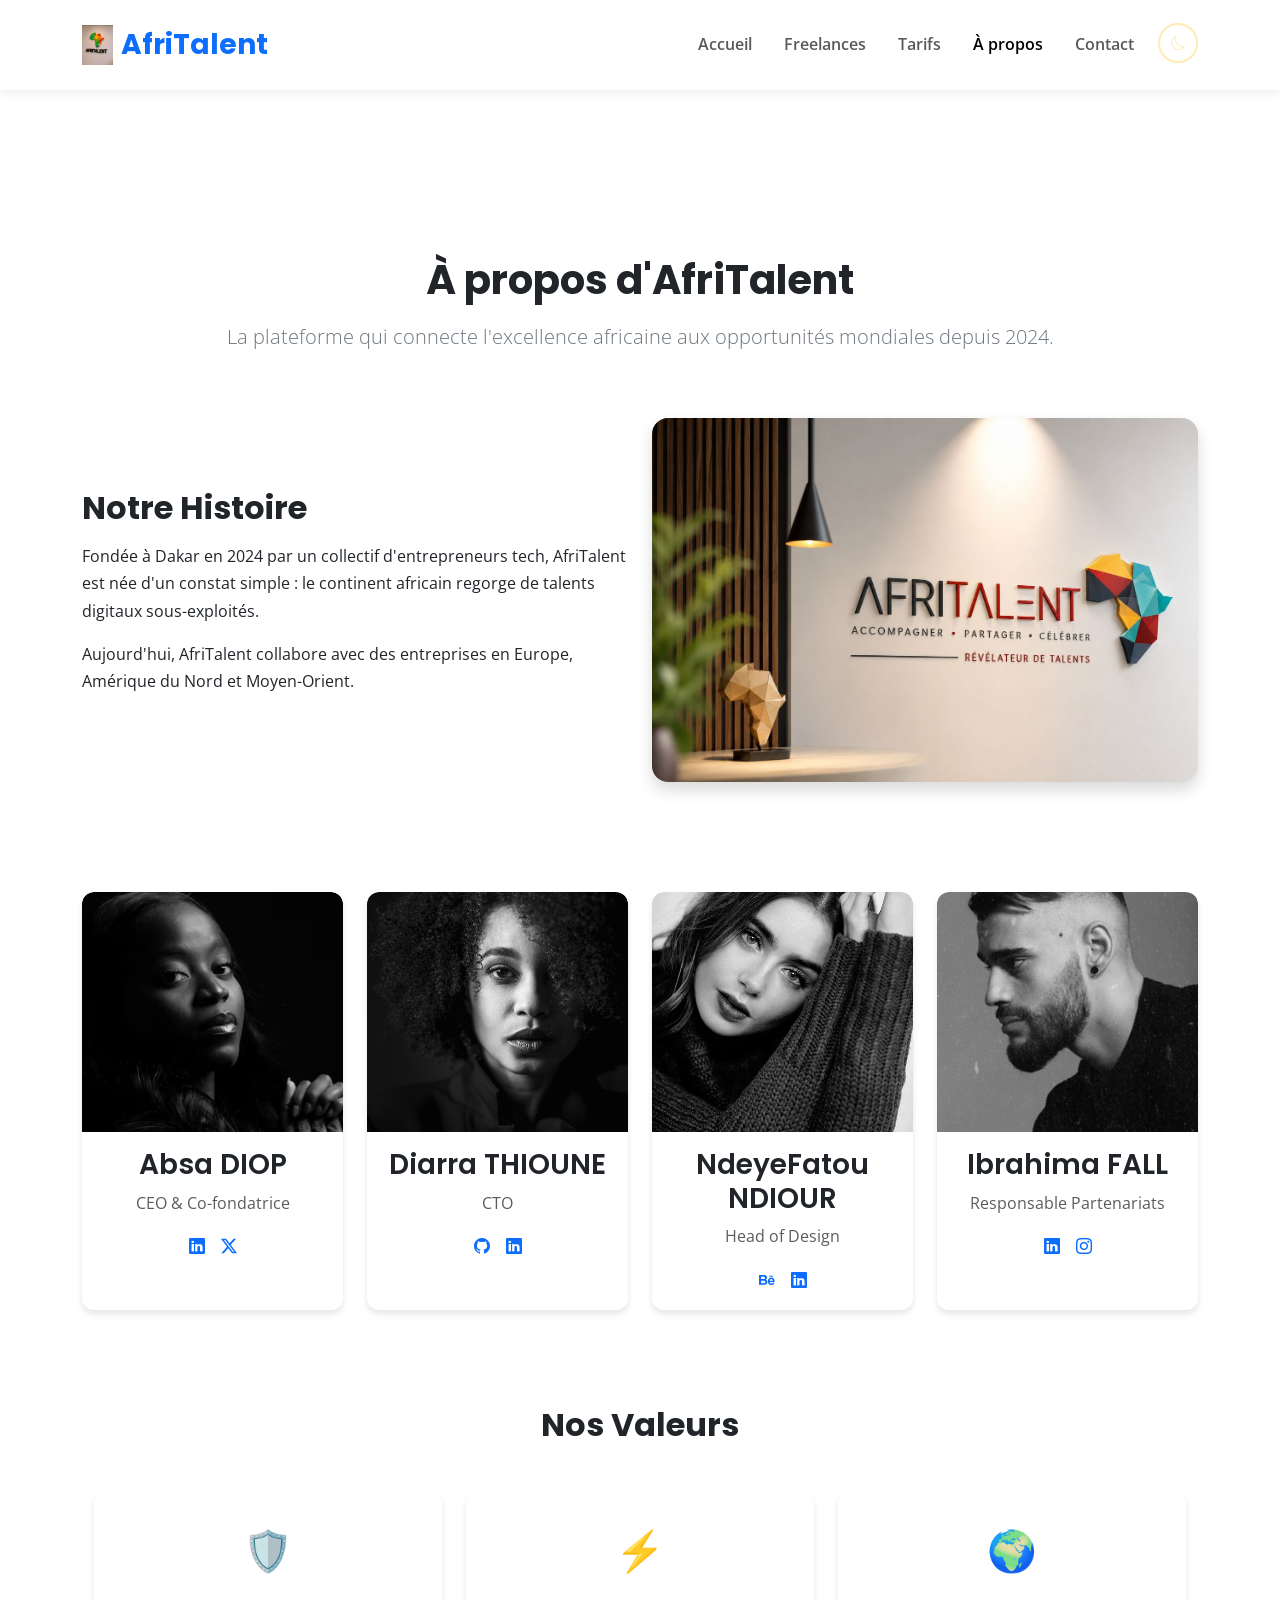
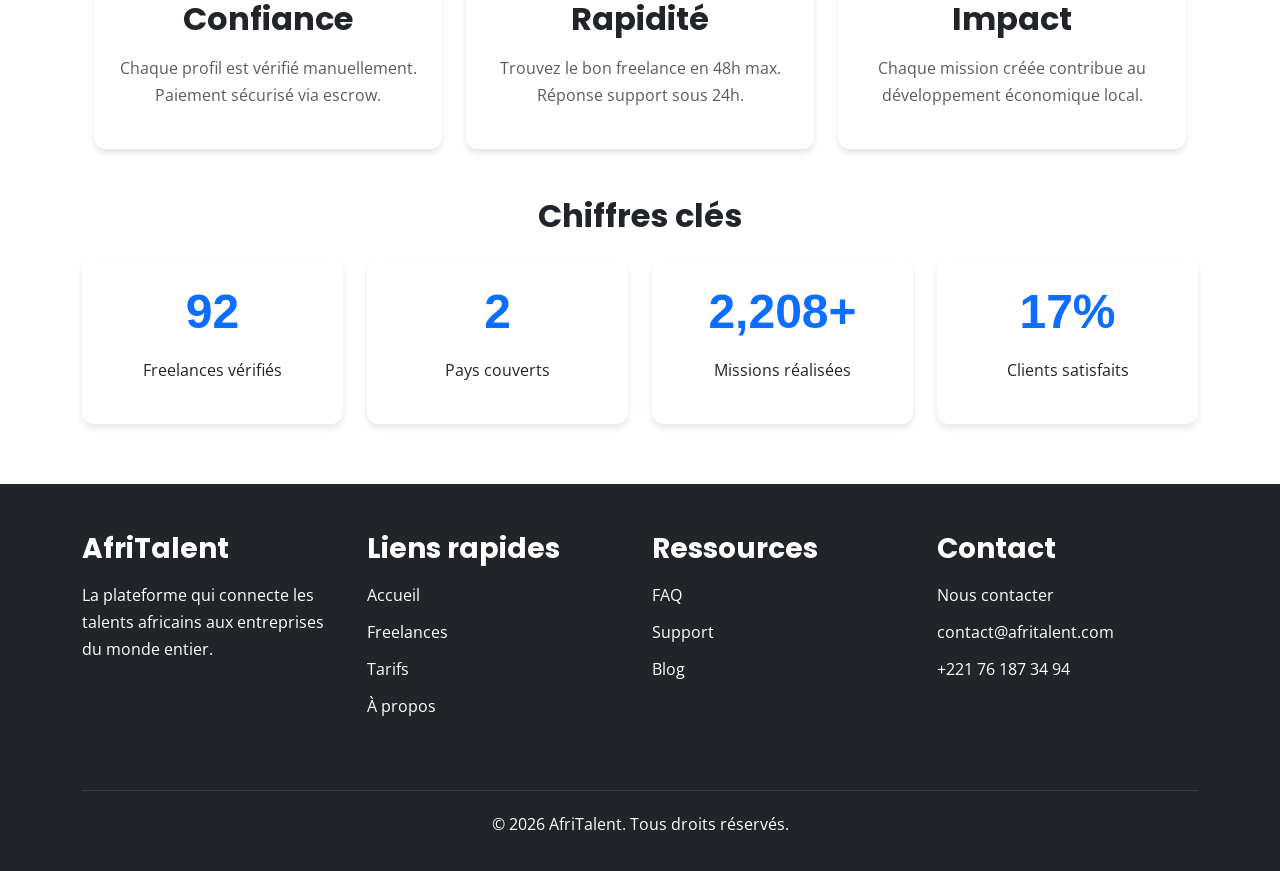
==== commit 29365d0d: ":: Finalisation : corrections responsive, optimisation du code et commentaires" ====
--- a/about.html
+++ b/about.html
@@ -11,15 +11,22 @@
 <link rel="stylesheet" href="css/style.css">
 </head>
 <body>
+
 <header>
     <nav class="navbar navbar-expand-lg fixed-top">
         <div class="container">
              <a class="navbar-brand d-flex align-items-center" href="index.html">
-                <img src="images/WhatsApp Image 2026-06-09 at 19.14.48.jpeg" alt="AfriTalent Logo" height="40" class="me-2">
+                <img src="images/logo-afritalent.jpeg" alt="AfriTalent Logo" height="40" class="me-2">
                 <span>AfriTalent</span>
             </a> 
             
-            <button class="navbar-toggler" type="button" data-bs-toggle="collapse" data-bs-target="#navbarNav">
+       <button class="navbar-toggler"
+        type="button"
+        data-bs-toggle="collapse"
+        data-bs-target="#navbarNav"
+        aria-controls="navbarNav"
+        aria-expanded="false"
+        aria-label="Ouvrir le menu">
                 <span class="navbar-toggler-icon"></span>
             </button>
             <div class="collapse navbar-collapse" id="navbarNav">
@@ -40,9 +47,9 @@
     </nav>
 </header>
 
-<main class="container my-5" style="padding-top: 80px;">
+<main class="container my-5">
     <!-- TITRE -->
-    <section class="text-center mb-5 fade-in">
+    <section class="text-center hero-about py-5">
         <h1>À propos d'AfriTalent</h1>
         <p class="lead">La plateforme qui connecte l'excellence africaine aux opportunités mondiales depuis 2024.</p>
     </section>
@@ -56,7 +63,7 @@
                 <p>Aujourd'hui, AfriTalent collabore avec des entreprises en Europe, Amérique du Nord et Moyen-Orient.</p>
             </div>
             <div class="col-12 col-md-6 fade-in">
-                <img src="images/WhatsApp Image 2026-05-23 at 15.54.52.jpeg" class="img-fluid rounded-4 shadow" alt="Équipe AfriTalent">
+                <img src="images/equipe-afritalent.jpeg" class="img-fluid rounded-4 shadow" alt="Équipe AfriTalent">
             </div>
         </div>
     </section>
@@ -69,7 +76,7 @@
                 <div class="card h-100 text-center">
                     <img src="images/4385015-nair-nany.avif" class="card-img-top" alt="Absa DIOP">
                     <div class="card-body">
-                        <h5 class="card-title">Absa DIOP</h5>
+                        <h3 class="card-title">Absa DIOP</h3>
                         <p class="text-muted">CEO & Co-fondatrice</p>
                         <div class="d-flex justify-content-center gap-3">
                             <a href="#"><i class="bi bi-linkedin"></i></a>
@@ -82,7 +89,7 @@
                 <div class="card h-100 text-center">
                     <img src="images/542980-e80bb444-large.jpg" class="card-img-top" alt="Diarra THIOUNE">
                     <div class="card-body">
-                        <h5 class="card-title">Diarra THIOUNE</h5>
+                        <h3 class="card-title">Diarra THIOUNE</h3>
                         <p class="text-muted">CTO</p>
                         <div class="d-flex justify-content-center gap-3">
                             <a href="#"><i class="bi bi-github"></i></a>
@@ -95,7 +102,7 @@
                 <div class="card h-100 text-center">
                     <img src="images/51e2d8086e3ae21d375571e91a6dc079.jpg" class="card-img-top" alt="NdeyeFatou NDIOUR">
                     <div class="card-body">
-                        <h5 class="card-title">NdeyeFatou NDIOUR</h5>
+                        <h3 class="card-title">NdeyeFatou NDIOUR</h3>
                         <p class="text-muted">Head of Design</p>
                         <div class="d-flex justify-content-center gap-3">
                             <a href="#"><i class="bi bi-behance"></i></a>
@@ -108,7 +115,7 @@
                 <div class="card h-100 text-center">
                     <img src="images/8479c4a5-af97-4e5d-a4f1-beb56ef56963-profile_image-300x300.png" class="card-img-top" alt="Ibrahima Fall">
                     <div class="card-body">
-                        <h5 class="card-title">Ibrahima FALL</h5>
+                        <h3 class="card-title">Ibrahima FALL</h3>
                         <p class="text-muted">Responsable Partenariats</p>
                         <div class="d-flex justify-content-center gap-3">
                             <a href="#"><i class="bi bi-linkedin"></i></a>
@@ -121,28 +128,28 @@
     </section>
 
     <!-- 3. VALEURS -->
-    <section class="py-5 bg-body-tertiary">
+    <section class="py-5 section-valeurs">
         <div class="container">
             <h2 class="text-center fw-bold mb-5 fade-in">Nos Valeurs</h2>
             <div class="row g-4">
                 <div class="col-md-4 fade-in">
                     <div class="card h-100 border-0 text-center p-4">
                         <div class="fs-1 mb-3">🛡️</div>
-                        <h4>Confiance</h4>
+                        <h2>Confiance</h2>
                         <p class="text-muted">Chaque profil est vérifié manuellement. Paiement sécurisé via escrow.</p>
                     </div>
                 </div>
                 <div class="col-md-4 fade-in">
                     <div class="card h-100 border-0 text-center p-4">
                         <div class="fs-1 mb-3">⚡</div>
-                        <h4>Rapidité</h4>
+                        <h2>Rapidité</h2>
                         <p class="text-muted">Trouvez le bon freelance en 48h max. Réponse support sous 24h.</p>
                     </div>
                 </div>
                 <div class="col-md-4 fade-in">
                     <div class="card h-100 border-0 text-center p-4">
                         <div class="fs-1 mb-3">🌍</div>
-                        <h4>Impact</h4>
+                        <h2>Impact</h2>
                         <p class="text-muted">Chaque mission créée contribue au développement économique local.</p>
                     </div>
                 </div>
@@ -181,16 +188,19 @@
         </div>
     </section>
 </main>
-
+<!--FOOTER-->
 <footer>
-     <div class="container">
+    <div class="container">
         <div class="row">
-            <div class="col-12 col-md-3 mb-4">
-                <h5>AfriTalent</h5>
+            <!-- Colonne 1 -->
+            <div class="col-12 col-md-3 mb-4">
+                <h3>AfriTalent</h3>
                 <p>La plateforme qui connecte les talents africains aux entreprises du monde entier.</p>
             </div>
-            <div class="col-12 col-md-3 mb-4">
-                <h5>Liens rapides</h5>
+            
+            <!-- Colonne 2 -->
+            <div class="col-12 col-md-3 mb-4">
+                <h3>Liens rapides</h3>
                 <ul>
                     <li><a href="index.html">Accueil</a></li>
                     <li><a href="freelances.html">Freelances</a></li>
@@ -198,16 +208,20 @@
                     <li><a href="about.html">À propos</a></li>
                 </ul>
             </div>
-            <div class="col-12 col-md-3 mb-4">
-                <h5>Ressources</h5>
+            
+            <!-- Colonne 3 -->
+            <div class="col-12 col-md-3 mb-4">
+                <h3>Ressources</h3>
                 <ul>
                     <li><a href="#">FAQ</a></li>
                     <li><a href="#">Support</a></li>
                     <li><a href="#">Blog</a></li>
                 </ul>
             </div>
-            <div class="col-12 col-md-3 mb-4">
-                <h5>Contact</h5>
+            
+            <!-- Colonne 4 -->
+            <div class="col-12 col-md-3 mb-4">
+                <h3>Contact</h3>
                 <ul>
                     <li><a href="contact.html">Nous contacter</a></li>
                     <li><a href="mailto:contact@afritalent.com">contact@afritalent.com</a></li>
@@ -215,6 +229,7 @@
                 </ul>
             </div>
         </div>
+        
         <div class="footer-bottom">
             <p>&copy; 2026 AfriTalent. Tous droits réservés.</p>
         </div>
@@ -224,7 +239,7 @@
         <i class="bi bi-arrow-up"></i>
     </button>
 </footer>
-
+<!--SCRIPT JS-->
 <script src="https://cdn.jsdelivr.net/npm/bootstrap@5.3.3/dist/js/bootstrap.bundle.min.js"></script>
 <script src="js/main.js"></script>
 </body>
--- a/css/style.css
+++ b/css/style.css
@@ -1,9 +1,14 @@
+/* ===== 1. VARIABLES GLOBALES - COULEURS ET POLICES ===== */
 :root {
     --couleur-primaire:#0d6efd;
     --couleur-sombre: #212529;
     --couleur-claire: #f8f9fa;
     --couleur-accent: #ffc1074d;
 
+    --card-bg-color: #ffffff; 
+    --text-color: #212529; 
+    --border-color: #dee2e6; 
+    --couleur-texte-secondaire:#6c757d;
     --police-titres: 'Poppins', sans-serif;
     --police-texte: 'Open Sans', sans-serif;
 
@@ -13,32 +18,43 @@
     --hauteur-img-freelance: 320px;
     --espacement-md: 16px;
     --espacement-lg: 32px;
-}
-
+    
+}
+
+/* ===== 2. RESET DE BASE ===== */
 * {
     margin: 0;
     padding: 0;
     box-sizing: border-box;
 }
+
+/* ===== 3. STYLE BODY - FOND ET TEXTE ===== */
 body {
     font-family: var(--police-texte);
     color: var(--text-color);
     background-color: var(--bg-color);
-    padding-top: 80px;
+    padding-top: 80px; /* Décale le contenu car navbar fixed-top */
     line-height: 1.7;
-    transition: background-color 0.3s ease, color 0.3s ease;
-}
+    transition: background-color 0.3s ease, color 0.3s ease; /* Transition dark mode */
+}
+
+/* ===== 4. IMAGES RESPONSIVE ===== */
 img {
     max-width: 100%;
     height: auto;
 }
 
+/* ===== 5. TITRES ===== */
 h1,h2,h3,h4,h5,h6 {
     font-family: var(--police-titres);
     font-weight: 700;
     color: var(--couleur-sombre);
     margin-bottom: var(--espacement-md);
 }
+h3{
+    color: white;
+}
+/* ===== 6. LIENS ===== */
 a {
     color: var(--couleur-primaire);
     text-decoration: none;
@@ -47,10 +63,18 @@
 a:hover {
     color: var(--couleur-sombre);
 }
+
+/* ===== 7. NAVBAR ===== */
 .navbar {
     padding: var(--espacement-md) 0;
-    background:white;
+    background: white;
     box-shadow: 0 2px 10px rgba(0,0,0,0.08);
+    backdrop-filter: blur(10px);
+    transition: all 0.3s ease;
+}
+.navbar.scrolled {
+    padding: 0.5rem 0;
+    box-shadow: 0 4px 20px rgba(0,0,0,0.15);
 }
 .navbar-brand {
     font-family: var(--police-titres);
@@ -66,6 +90,8 @@
 .nav-link.active {
     color: var(--couleur-primaire);
 }
+
+/* ===== 8. SECTION HERO ===== */
 .hero-content {
     display: grid;
     grid-template-columns: 2fr 1fr;
@@ -95,6 +121,8 @@
     margin: 0;
     color: #6c757d;
 }
+
+/* ===== 9. CARDS ===== */
 .card {
     border: none;
     border-radius: var(--rayon-bordure);
@@ -115,6 +143,8 @@
 .card-title {
     font-weight: 600;
 }
+
+/* ===== 10. BOUTONS ===== */
 .btn-primary {
     background-color: var(--couleur-primaire);
     border-color: var(--couleur-primaire);
@@ -123,12 +153,16 @@
     border-radius: 8px;
     padding: 10px;
 }
+
+/* ===== 11. BADGES ===== */
 .badge.bg-secondary {
     font-size: 0.75rem;
     padding: 5px 10px;
     margin-right: 4px;
     margin-bottom: 4px;
 }
+
+/* ===== 12. GRILLE BENTO ===== */
 .bento-grid {
     display: grid;
     grid-template-columns: repeat(2,1fr);
@@ -151,6 +185,8 @@
     font-size: 50px;
     color: var(--couleur-primaire);
 }
+
+/* ===== 13. IMAGES SPÉCIFIQUES ===== */
 .img-freelance {
     width: 100%;
     height: var(--hauteur-img-freelance);
@@ -171,6 +207,8 @@
     height: 220px;
     object-fit: cover;
 }
+
+/* ===== 14. MAP ===== */
 .map-fixe {
     width: 100%;
     height: 300px;
@@ -178,13 +216,16 @@
     border-radius: var(--rayon-bordure);
     box-shadow: var(--ombre-carte);
 }
+
+/* ===== 15. CAROUSEL ===== */
 .carousel-control-prev-icon,
 .carousel-control-next-icon {
     background-color: var(--couleur-primaire);
     border-radius: 50%;
     padding: 1.5rem;
 }
-/* ===== FOOTER ===== */
+
+/* ===== 16. FOOTER ===== */
 footer {
     background-color: var(--couleur-sombre);
     color:white;
@@ -213,45 +254,8 @@
     padding-top: 20px;
     text-align: center;
 }
-/* ===== RESPONSIVE MOBILE ===== */
-@media (max-width: 768px) {
-    :root {
-        --hauteur-img-freelance: 240px;
-    }
-    
-    .hero-content,
-    .bento-grid {
-        grid-template-columns: 1fr;
-        text-align: center;
-    }
-    
-    .hero h1 {
-        font-size: 40px;
-    }
-    
-    .bento-large {
-        grid-row: span 1;
-    }
-    
-    footer .col-12 {
-        text-align: center;
-    }
-    
-    .card-img-top {
-        height: 200px;
-    }
-}
-.navbar {
-       padding: var(--espacement-md) 0;
-       background: white;
-       box-shadow: 0 2px 10px rgba(0,0,0,0.08);
-       transition: padding 0.3s;
-   }
-   @media (max-width: 768px) {
-       .navbar {
-           padding: 12px 0;
-       }
-   }
+
+/* ===== 17. HERO BACKGROUND ===== */
 .hero-img {
     max-width: 500px;
     width: 100%;
@@ -270,10 +274,8 @@
     background-size: cover;
     background-position: center;
     background-repeat: no-repeat;
-
     min-height: 80vh;
     position: relative;
-
     display: flex;
     align-items: center;
     justify-content: center;
@@ -297,7 +299,6 @@
     max-width: 700px;
     margin: 20px auto;
 }
-
 .hero-image{
     width:200%;
     max-width:600px;
@@ -308,51 +309,16 @@
     padding:15px 30px;
     border-radius:12px;
 }
-@media (max-width:768px){
-    .hero-section{
-        text-align:center;
-        min-height:auto;
-        padding:60px 0;
-    }
-    .hero-title{
-        font-size:2.5rem;
-    
-    }
-    .hero-image{
-    width: 80%;
-    max-width: 400px;
-    margin: auto;
-    display: block;
-}
-@media(max-width:768px){
-
-    .hero-title{
-        font-size: 2.5rem;
-    }
-
-    .hero-text{
-        font-size: 1rem;
-    }
-
-}}
-/* DARK MODE */
+
+/* ===== 18. DARK MODE ===== */
 [data-theme="dark"] {
     --bg-color: #121212;
     --text-color: #e0e0e0;
     --nav-bg: rgba(30,30,30,0.8);
     --card-bg: #1e1e1e;
 }
-.navbar {
-    background: var(--nav-bg);
-    backdrop-filter: blur(10px);
-    padding: 1rem 0;
-    transition: all 0.3s ease;
-}
-.navbar-scrolled {
-    padding: 0.5rem 0;
-    box-shadow: 0 4px 20px rgba(0,0,0,0.15);
-}
-/* BACK TO TOP */
+
+/* ===== 19. BOUTON RETOUR HAUT ===== */
 #back-to-top {
     position: fixed;
     bottom: 30px; right: 30px;
@@ -364,11 +330,15 @@
 }
 #back-to-top.show { display: flex; }
 .card { background-color: var(--card-bg); }
+
+/* ===== 20. BADGES PRIMAIRES ===== */
 .badge.bg-primary {
     background-color: var(--couleur-primaire);
     color: white;
     transition: background-color 0.3s ease;
 }
+
+/* ===== 21. FORMULAIRE DARK MODE ===== */
 [data-theme="dark"] .form-control,
 [data-theme="dark"] .form-select {
     background-color: #2a2a2a;
@@ -378,6 +348,8 @@
 [data-theme="dark"] .form-control::placeholder {
     color: #888;
 }
+
+/* ===== 22. ACCORDION FAQ ===== */
 .accordion-item {
     background-color: var(--card-bg);
     border: 1px solid var(--border-color);
@@ -406,11 +378,12 @@
     color: var(--text-color);
     padding: 1.25rem;
 }
+
+/* ===== 23. COULEURS UTILS ===== */
 .bg-light {
     background-color: var(--couleur-claire);
     transition: background-color 0.3s;
 }
-
 .bg-primary {
     background-color: var(--couleur-primaire);
 }
@@ -425,6 +398,8 @@
     padding: 8px 16px;
     border-radius: 20px;
 }
+
+/* ===== 24. BOUTON THEME TOGGLE ===== */
 #theme-toggle {
     background: transparent;
     border: 2px solid var(--couleur-accent);
@@ -440,7 +415,9 @@
     color: var(--nav-bg);
     transform: rotate(180deg);
 }
- .testimonial-card {
+
+/* ===== 25. TÉMOIGNAGES ===== */
+.testimonial-card {
     max-width: 700px;
     background: var(--card-bg);
     border: none;
@@ -484,18 +461,9 @@
     color: #6c757d;
     font-size: 0.9rem;
 }
- @media (max-width: 768px) {
-    body { padding-top: 70px; }
-    .hero-title { font-size: 2.5rem; }
-    .hero-image { width: 80%; margin: auto; }
-    .card-img-top { height: 220px; }
-    #temoignagesCarousel { padding: 0 50px; }
-    .carousel-control-prev { left: 5px; }
-    .carousel-control-next { right: 5px; }
-    .testimonial-card { padding: 40px 25px; margin: 0 20px; }
-    .testimonial-text { font-size: 1.1rem; }
-}
- [data-theme="dark"] .card,
+
+/* ===== 26. DARK MODE OVERRIDES ===== */
+[data-theme="dark"] .card,
 [data-theme="dark"] .step-card,
 [data-theme="dark"] .service-card {
     background-color: var(--card-bg) !important;
@@ -508,11 +476,14 @@
 [data-theme="dark"] p {
     color: var(--text-color) !important;
 }
-/* Titre sections */
+
 [data-theme="dark"] h2 {
     color: #ffffff !important;
 }
-/* Cards "Comment ça marche" */
+[data-theme="dark"] .counter {
+  color: #0d6efd !important;
+}
+
 [data-theme="dark"] .step-card {
     background: #2a2a2a !important;
     border: 1px solid #444 !important;
@@ -527,7 +498,6 @@
     color: #d0d0d0 !important;
     opacity: 1;
 }
-/* Services */
 [data-theme="dark"] .service-card .card-body {
     background: #2a2a2a !important;
 }
@@ -538,7 +508,6 @@
     color: #d0d0d0 !important;
     opacity: 1;
 }
-/* Navbar dark mode */
 [data-theme="dark"] .navbar {
     background: var(--nav-bg) !important;
 }
@@ -549,12 +518,8 @@
 [data-theme="dark"] .nav-link.active {
     color: var(--couleur-accent) !important;
 }
-/* Responsive */
-@media (max-width: 768px) {
-    .cta-title { font-size: 1.8rem; }
-    .cta-text { font-size: 1rem; }
-    .cta-freelance { padding: 60px 20px !important; }
-}
+
+/* ===== 27. LOGO NAVBAR ===== */
 .navbar-brand img {
     height: 40px;
     width: auto;
@@ -563,20 +528,25 @@
 .navbar-brand:hover img {
     transform: scale(1.05);
 }
-/* Quand navbar shrink */
 .navbar-brand img {
+    height: 40px;
+    width: auto;
+    transition: all 0.3s ease;
+}
+.navbar.scrolled .navbar-brand img {
     height: 35px;
 }
-/* Pour dark mode si tu utilises data-theme */
-[data-theme="dark"] .footer {
+/* ===== 28. FOOTER DARK MODE ===== */
+[data-theme="dark"] footer {
     background-color: #000;
     color: #f0f0f0;
 }
-[data-theme="dark"] .footer h5,
-[data-theme="dark"] .footer h6 {
+[data-theme="dark"] footer h5,
+[data-theme="dark"] footer h6 {
     color: #ffffff;
 }
-/* Style compteurs stats */
+
+/* ===== 29. COMPTEURS STATS ===== */
 .counter {
     font-size: 3rem;
     font-weight: 800;
@@ -589,27 +559,19 @@
     color: var(--couleur-texte);
     margin-top: 0.5rem;
 }
-@media (max-width: 768px) {
-    .counter {
-        font-size: 2.5rem;
-    }
-}
+
+/* ===== 30. ANIMATION FADE IN SCROLL ===== */
 .fade-in {
     opacity: 0;
     transform: translateY(30px);
     transition: opacity 0.8s ease, transform 0.8s ease;
 }
-/* État visible après scroll */
 .fade-in-visible {
     opacity: 1;
     transform: translateY(0);
 }
-.cta-freelance {
-    background: linear-gradient(135deg, #0d6efd 0%, #0b5ed7 100%);
-    color: white;
-    padding: 80px 0 !important;
-    margin-top: 60px;
-}
+
+/* ===== 31. SECTION CTA FREELANCE ===== */
 .cta-title {
     font-family: var(--police-titres);
     font-size: 2.5rem;
@@ -640,54 +602,319 @@
     box-shadow: 0 10px 25px rgba(0,0,0,0.3);
     background: #f8f9fa;
 }
-/* Dark mode CTA */
+:root {
+  --bg-cta: #0d6efd; /* Bleu Bootstrap en mode clair */
+  --text-cta: #ffffff;
+}
+
+[data-theme="dark"] {
+  --bg-cta: #212529; /* Noir comme ton footer en mode sombre */
+  --text-cta: #ffffff;
+}
+
+/* Section CTA "Vous êtes freelance ?" */
+.cta-section {
+  background-color: var(--bg-cta);
+  color: var(--text-cta);
+  padding: 60px 20px;
+  text-align: center;
+  border-radius: 0;
+}
+
+.cta-section .btn {
+  margin-top: 15px;
+}
 [data-theme="dark"] .cta-freelance {
     background: linear-gradient(135deg, #3d8bfd 0%, #0d6efd 100%);
 }
-/* Responsive mobile */
-@media (max-width: 768px) {
-    .cta-title { 
-        font-size: 1.8rem; 
-    }
-    .cta-text { 
-        font-size: 1rem; 
-        padding: 0 20px;
-    }
-    .cta-freelance { 
-        padding: 60px 20px !important; 
-    }
-}
-/* Texte muted plus lisible */
+
+/* ===== 32. TEXTE MUTED DARK MODE ===== */
 [data-theme="dark"] .text-muted {
     color: #b0b0b0 !important;
 }
 [data-theme="dark"] .bg-light {
     background-color: #0a0a0a !important;
 }
-/* Titre "Ce que disent nos clients" */
 [data-theme="dark"] .text-center.mb-5 h2 {
     color: #ffffff !important;
 }
-/* Sous-titre "Plus de 500 entreprises..." */
 [data-theme="dark"] .text-center.mb-5 .text-muted {
     color: #b0b0b0 !important;
 }
-/* Card témoignage */
 [data-theme="dark"] .card {
     background-color: #1a1a1a !important;
     border: 1px solid #333 !important;
     color: #e0e0e0 !important;
 }
-/* Texte du témoignage entre guillemets */
 [data-theme="dark"] .card-text {
     color: #e0e0e0 !important;
 }
-/* Nom + rôle CTO */
 [data-theme="dark"] .card h6,
 [data-theme="dark"] .card small {
     color: #ffffff;
 }
-/* Étoiles jaunes restent jaunes */
-.stars {
-    color: #ffc107;
-}+
+/* ===== 33. RESPONSIVE MOBILE - 1 SEUL BLOC ===== */
+@media (max-width: 768px) {
+    :root {
+        --hauteur-img-freelance: 240px;
+    }
+    
+    body { padding-top: 70px; }
+    
+    .hero-content,
+    .bento-grid {
+        grid-template-columns: 1fr;
+        text-align: center;
+    }
+    
+    .hero h1,
+    .hero-title {
+        font-size: 2.5rem;
+    }
+    
+    .hero-text {
+        font-size: 1rem;
+    }
+    
+    .hero-section {
+        text-align: center;
+        min-height: auto;
+        padding: 60px 0;
+    }
+    
+    .hero-image {
+        width: 80%;
+        max-width: 400px;
+        margin: auto;
+        display: block;
+    }
+    
+    .bento-large {
+        grid-row: span 1;
+    }
+    
+    footer .col-12 {
+        text-align: center;
+    }
+    
+    .card-img-top {
+        height: 220px;
+    }
+    
+    .navbar {
+        padding: 12px 0;
+    }
+    
+    #temoignagesCarousel { padding: 0 50px; }
+    .carousel-control-prev { left: 5px; }
+    .carousel-control-next { right: 5px; }
+    .testimonial-card { padding: 40px 25px; margin: 0 20px; }
+    .testimonial-text { font-size: 1.1rem; }
+    
+    .counter {
+        font-size: 2.5rem;
+    }
+    
+    .cta-title { 
+        font-size: 1.8rem; 
+    }
+    .cta-text { 
+        font-size: 1rem; 
+        padding: 0 20px;
+    }
+    .cta-freelance { 
+        padding: 60px 20px !important; 
+    }
+}
+@media (max-width: 576px) {
+    .btn-lg { 
+        width: 100%; 
+        margin-bottom: 10px; 
+    }
+}
+/* FIX BOUTONS HERO MOBILE */
+@media (max-width: 576px) {
+    .hero-section .d-flex {
+        flex-direction: column;
+    }
+    .hero-section .btn-lg {
+        width: 100%;
+    }
+}
+
+/* FIX CAROUSEL MOBILE */
+@media (max-width: 576px) {
+    .carousel .rounded-circle {
+        width: 80px !important;
+        height: 80px !important;
+    }
+    .carousel-control-prev,
+    .carousel-control-next {
+        width: 8%;
+    }
+}
+/* ===== SECTION VALEURS - GÈRE DARK MODE ===== */
+.section-valeurs {
+    background-color: var(--bg-color);
+    transition: background-color 0.3s ease;
+}
+
+.section-valeurs .card {
+    background-color: var(--card-bg);
+    border: 1px solid var(--border-color);
+    transition: all 0.3s ease;
+}
+
+.section-valeurs .card h4,
+.section-valeurs .card p {
+    color: var(--text-color);
+}
+
+[data-theme="dark"] .section-valeurs {
+    background-color: #1a1a1a;
+}
+/* ===== SECTION TARIFS - GÈRE DARK MODE ===== */
+.section-tarifs {
+    background-color: var(--bg-color);
+    transition: background-color 0.3s ease;
+}
+
+.section-tarifs .card {
+    background-color: var(--card-bg);
+    border: 1px solid var(--border-color);
+    transition: all 0.3s ease;
+}
+
+.section-tarifs .card h4,
+.section-tarifs .card h2,
+.section-tarifs .card li {
+    color: var(--text-color);
+}
+
+[data-theme="dark"] .section-tarifs {
+    background-color: #0a0a0a;
+}
+
+/* ===== SECTION AVANTAGES - GÈRE DARK MODE ===== */
+.section-avantages {
+    background-color: var(--couleur-claire);
+    transition: background-color 0.3s ease;
+}
+
+.section-avantages .card {
+    background-color: var(--card-bg);
+    border: none;
+    transition: all 0.3s ease;
+}
+
+.section-avantages h4,
+.section-avantages p {
+    color: var(--text-color);
+}
+
+[data-theme="dark"] .section-avantages {
+    background-color: #1a1a1a;
+}
+/* ===== HERO ABOUT - CONTRASTE DARK MODE ===== */
+.hero-about {
+    background-color: var(--bg-color);
+    transition: background-color 0.3s ease;
+}
+
+.hero-about h1 {
+    color: var(--text-color);
+    font-weight: 700;
+}
+
+.hero-about .lead {
+    color: var(--couleur-texte-secondaire);
+    transition: color 0.3s ease;
+}
+
+/* Force un contraste fort en dark mode */
+[data-theme="dark"] .hero-about h1 {
+    color: #ffffff;
+}
+
+[data-theme="dark"] .hero-about .lead {
+    color: #b0b0b0;
+}
+/* ===== HERO CONTACT - CONTRASTE DARK MODE ===== */
+.hero-contact {
+    background-color: var(--bg-color);
+    padding: 60px 0 40px 0;
+    transition: background-color 0.3s ease;
+}
+
+.hero-contact h1 {
+    color: var(--text-color);
+    font-weight: 700;
+    margin-bottom: 1rem;
+}
+
+.hero-contact .lead {
+    color: var(--couleur-texte-secondaire);
+    font-size: 1.25rem;
+    transition: color 0.3s ease;
+}
+
+/* Contraste fort en dark mode */
+[data-theme="dark"] .hero-contact h1 {
+    color: #ffffff;
+}
+
+[data-theme="dark"] .hero-contact .lead {
+    color: #b0b0b0;
+}
+
+/* ===== FIX TITRE + LEAD SECTION FREELANCES ===== */
+.section-freelances h1 {
+    color: var(--text-color);
+    margin-bottom: 1rem;
+    text-align: center;
+}
+
+.section-freelances .lead {
+    color: var(--couleur-texte-secondaire);
+    font-size: 1.25rem;
+    max-width: 700px;
+    margin: 0 auto;
+}
+
+/* Force contraste en dark mode */
+[data-theme="dark"] .section-freelances h1 {
+    color: #ffffff !important;
+    font-weight: 700;
+}
+
+[data-theme="dark"] .section-freelances .lead {
+    color: #e0e0e0 !important;
+}
+main {
+    padding-top: 80px;
+}
+.card-tarif{
+    border-radius: var(--rayon-bordure);
+}
+/* ===== FIX TITRE TARIFS DARK/LIGHT ===== */
+[data-theme="dark"] .section-tarifs-hero h1,
+html[data-bs-theme="dark"] .section-tarifs-hero h1 {
+  color: #ffffff !important;
+}
+
+[data-theme="light"] .section-tarifs-hero h1,
+html[data-bs-theme="light"] .section-tarifs-hero h1 {
+  color: #000 !important;
+}
+
+[data-theme="dark"] .section-tarifs-hero p,
+html[data-bs-theme="dark"] .section-tarifs-hero p {
+  color: #e0e0e0 !important;
+}
+
+[data-theme="light"] .section-tarifs-hero p,
+html[data-bs-theme="light"] .section-tarifs-hero p {
+  color: #6c757d !important;
+}
+
